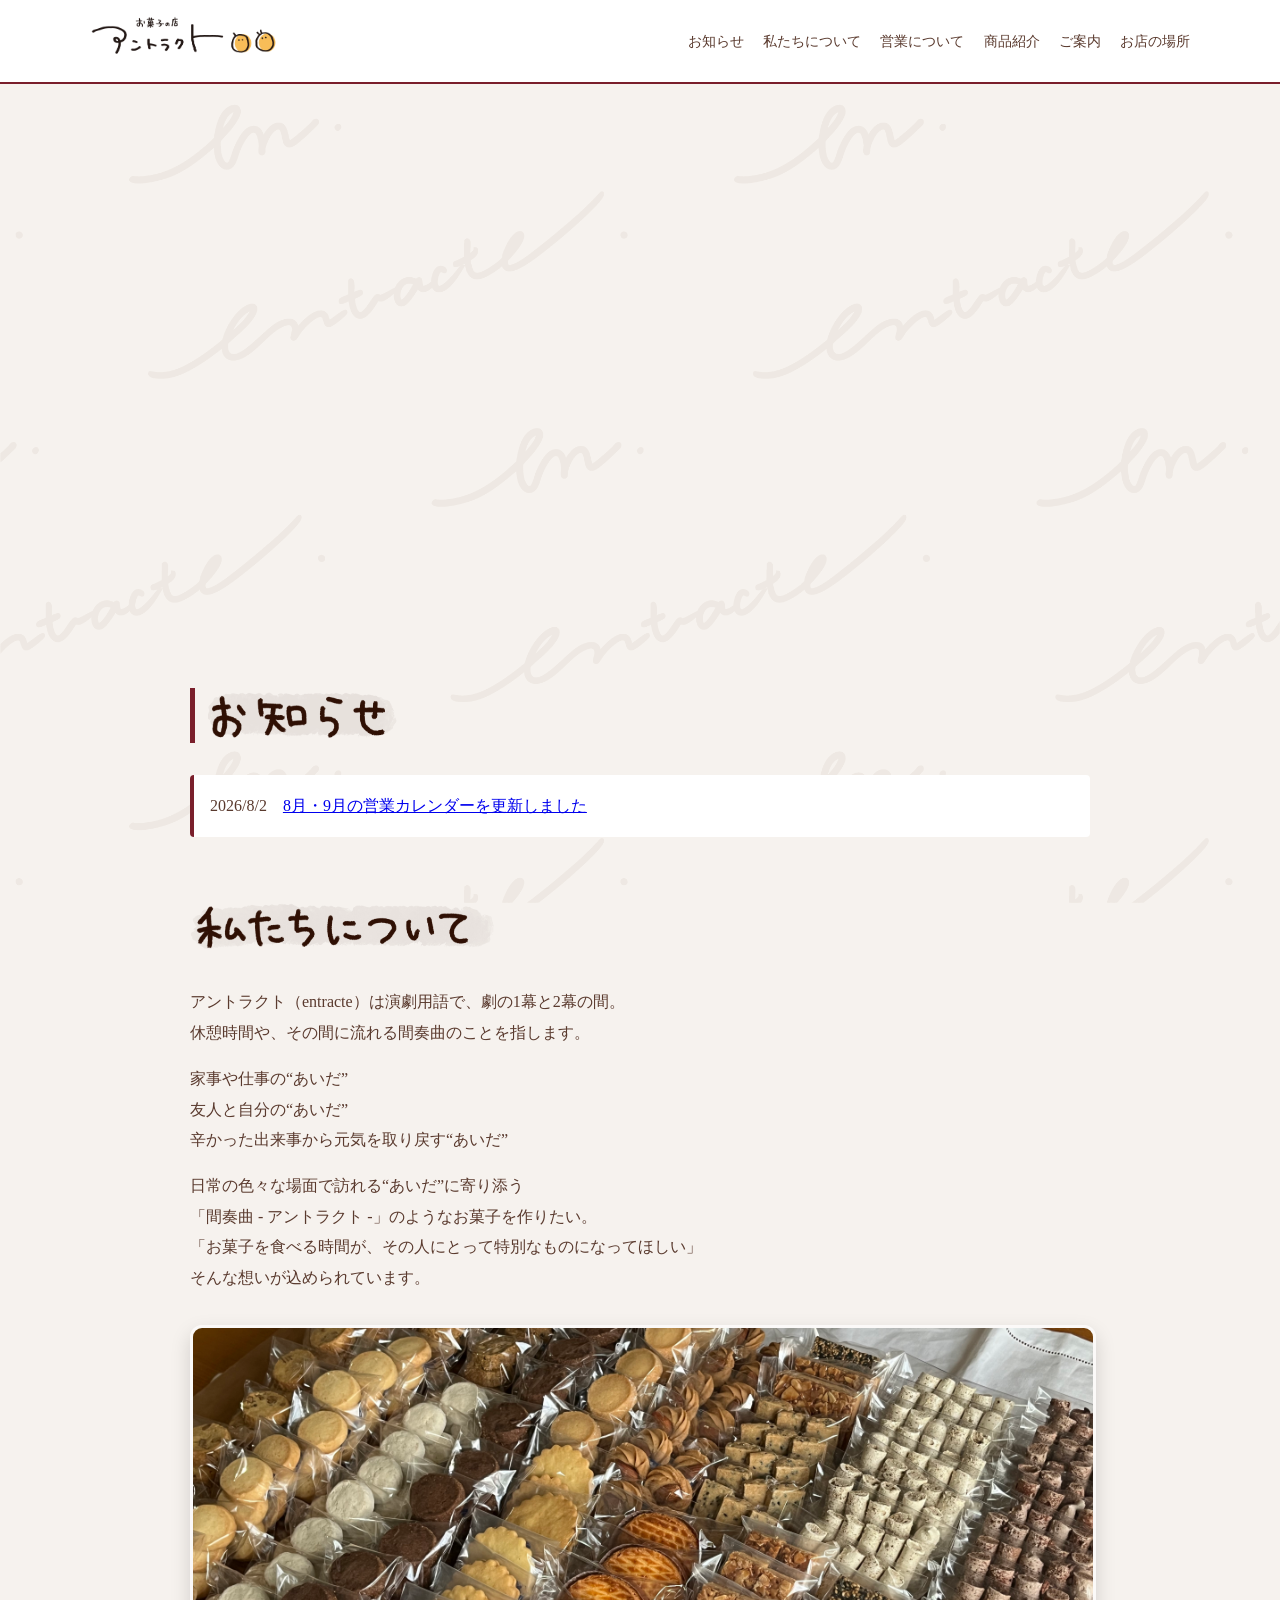
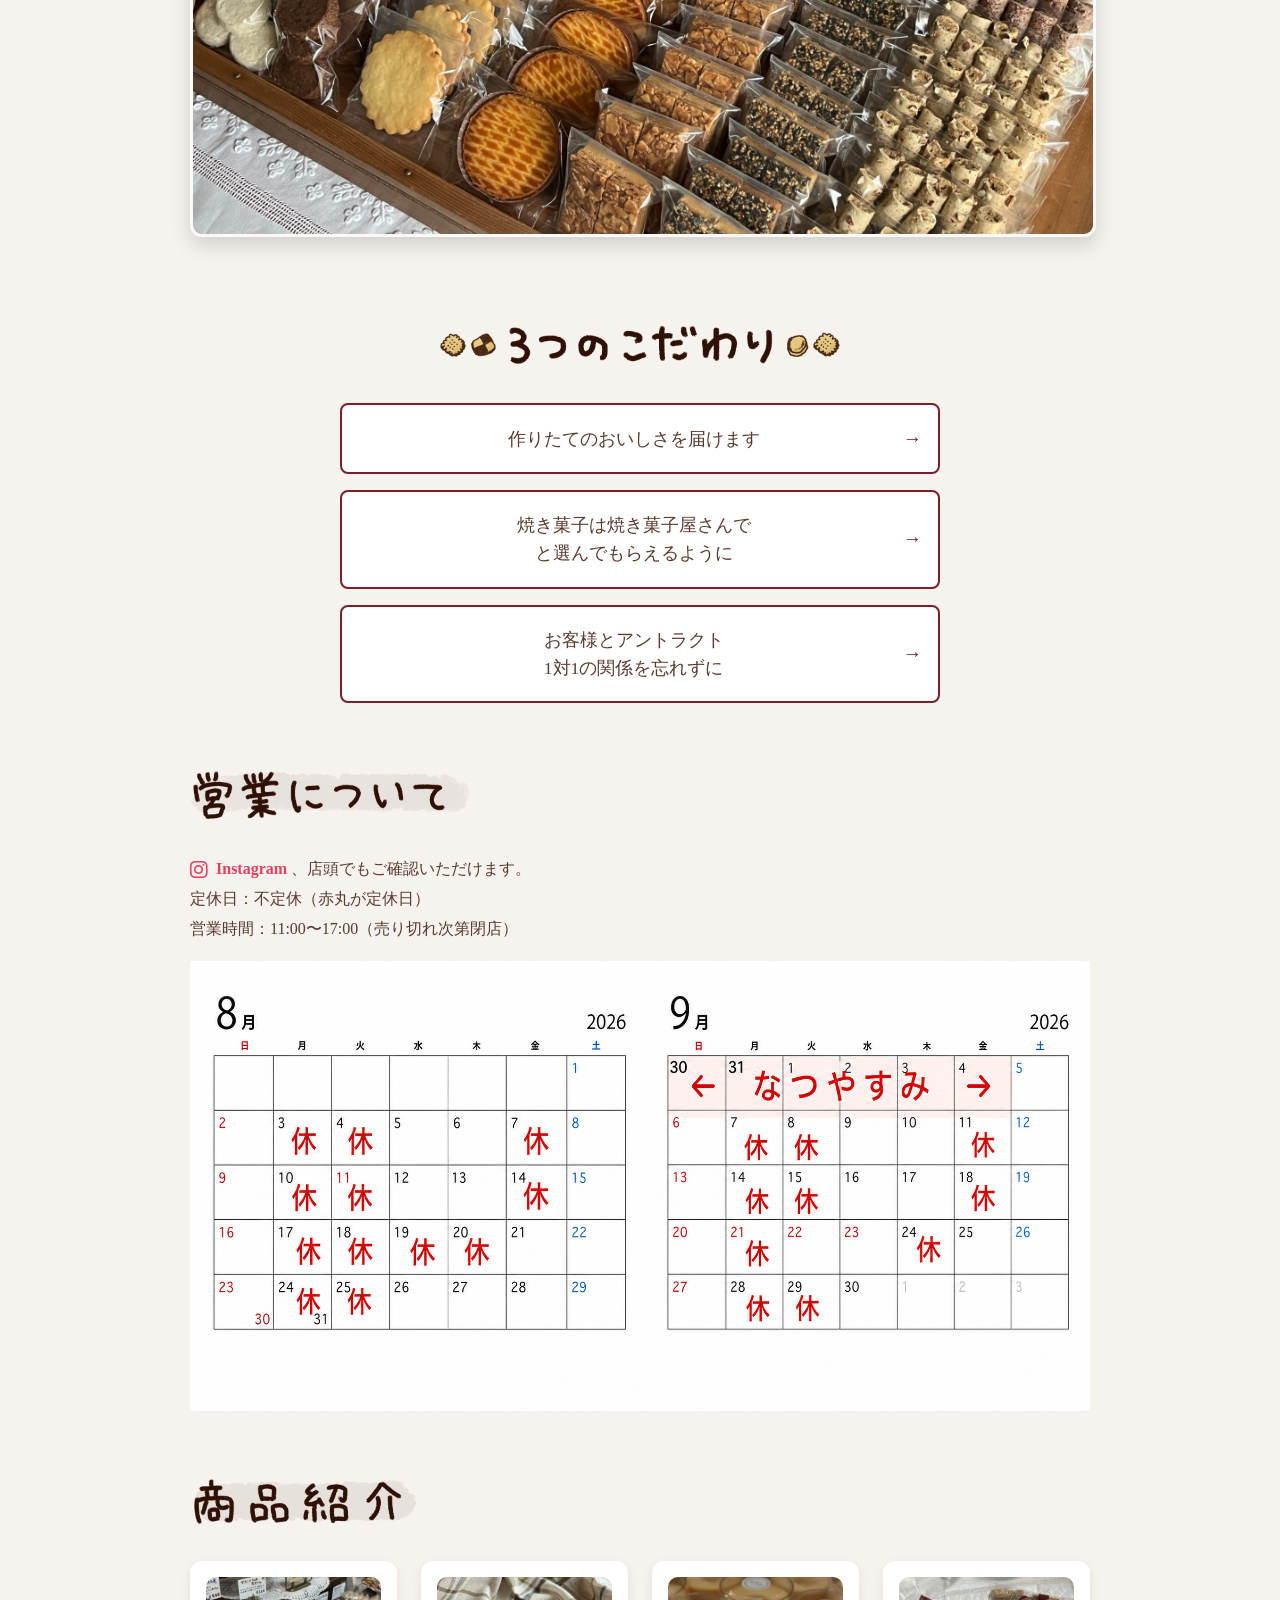
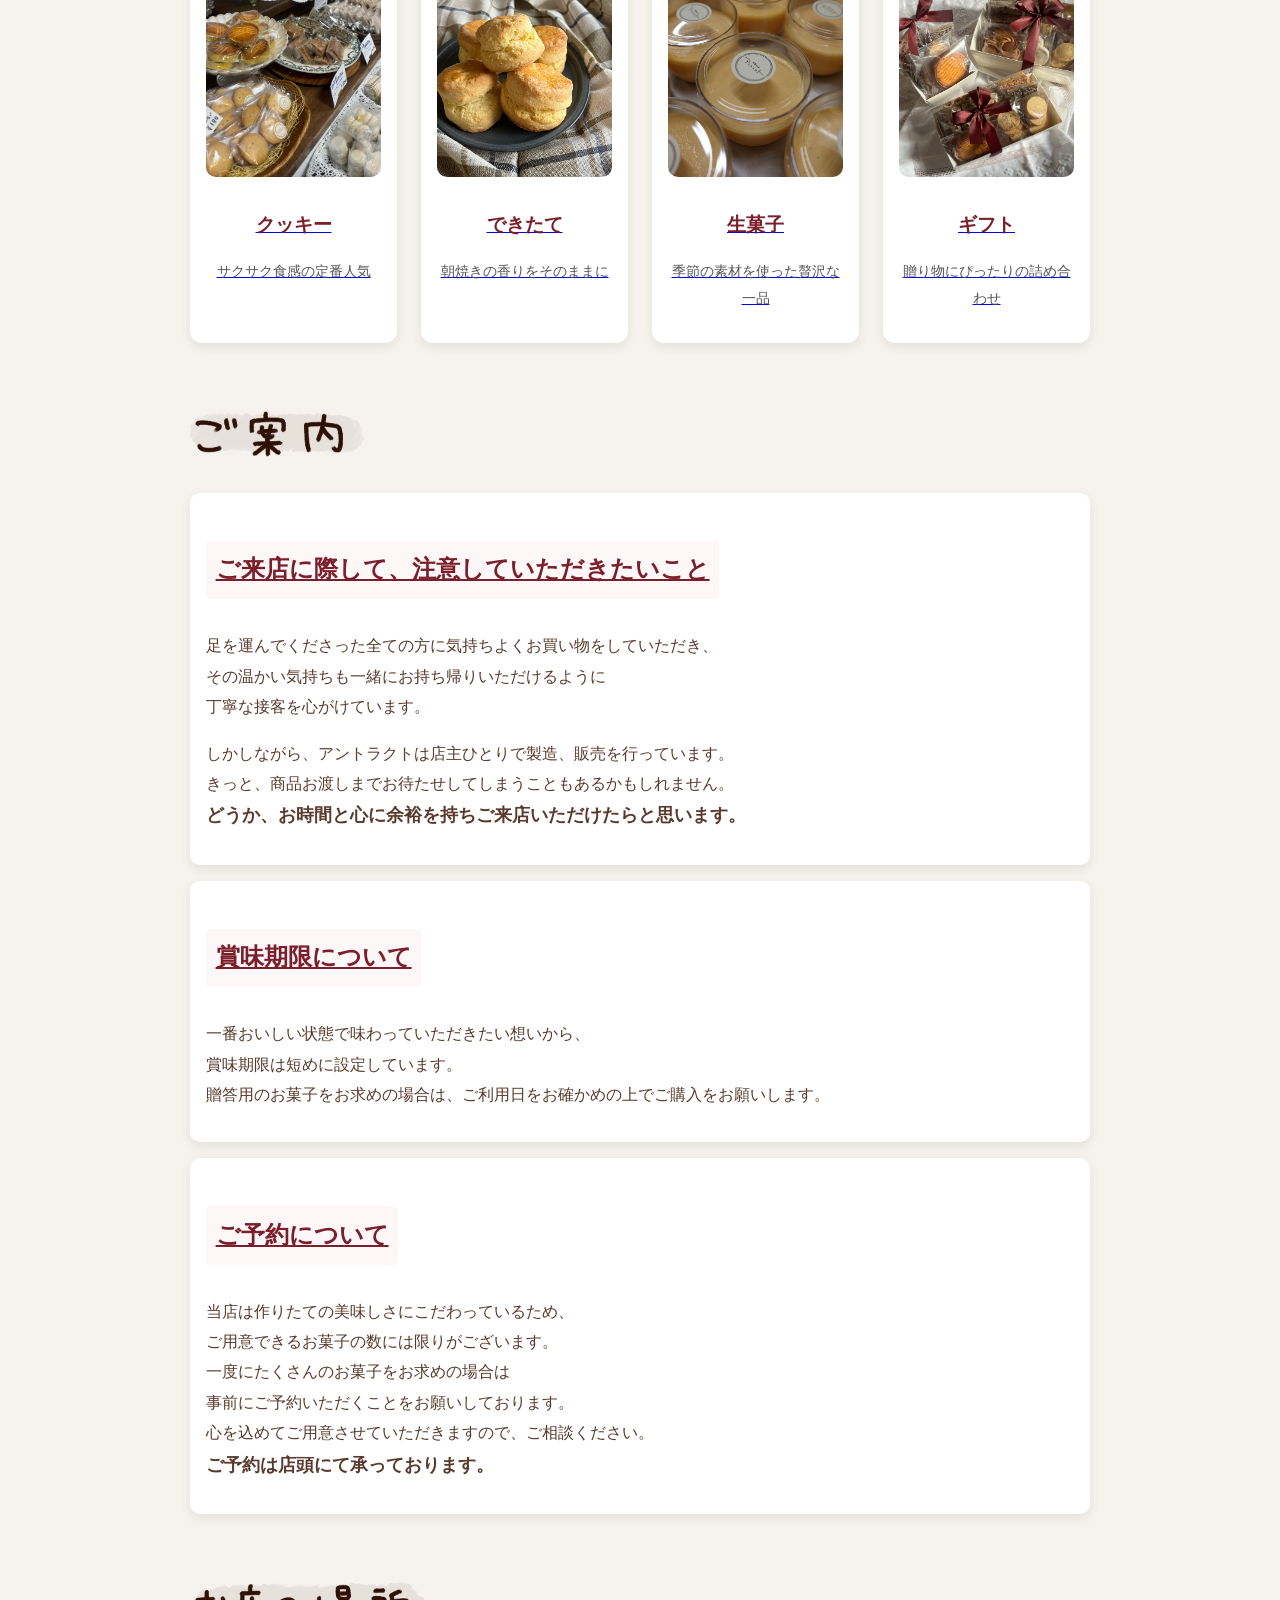
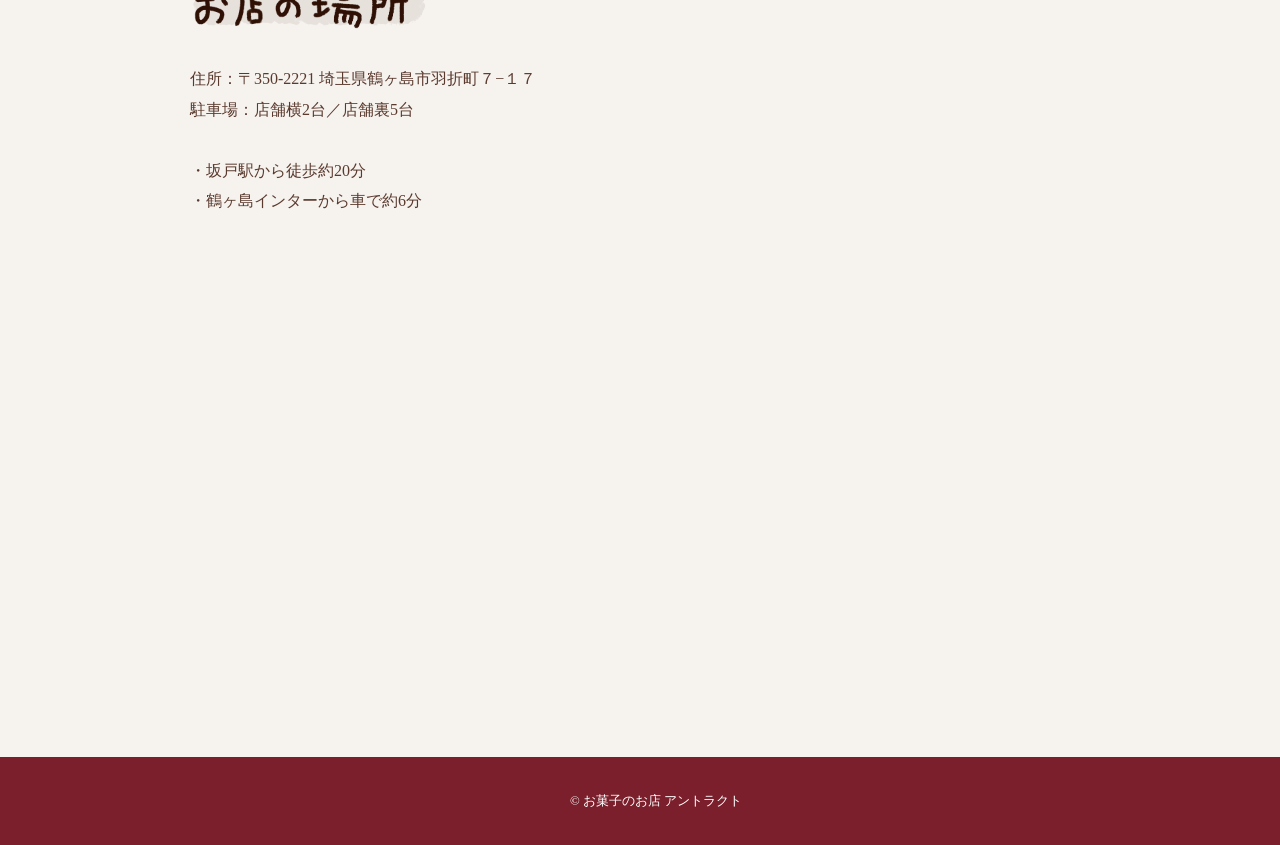
==== index.html @ 383f671b "Update August and September calendar" ====
<!DOCTYPE html>
<html lang="ja">
  <head>
    <meta charset="UTF-8" />
    <meta name="viewport" content="width=device-width, initial-scale=1.0" />
    <title>アントラクト｜焼き菓子のお店</title>

    <!-- Google tag (gtag.js) -->
    <script
      async
      src="https://www.googletagmanager.com/gtag/js?id=G-DJJLXRQP87"
    ></script>
    <script>
      window.dataLayer = window.dataLayer || [];
      function gtag() {
        dataLayer.push(arguments);
      }
      gtag("js", new Date());
      gtag("config", "G-DJJLXRQP87");
    </script>

    <link rel="stylesheet" href="style.css" />
    <link
      rel="stylesheet"
      href="https://cdnjs.cloudflare.com/ajax/libs/font-awesome/6.5.0/css/all.min.css"
    />
  </head>
  <body>
    <header>
      <nav>
        <a href="index.html" class="logo">
          <img src="images/logo.png" alt="アントラクト ロゴ" />
        </a>

        <input type="checkbox" id="menu-toggle" class="menu-toggle" />
        <label for="menu-toggle" class="menu-icon">☰</label>

        <ul class="nav-menu">
          <li><a href="index.html#information">お知らせ</a></li>
          <li class="has-sub">
            <a href="index.html#about">私たちについて</a>
            <ul class="sub-menu">
              <li><a href="index.html#origin">店名の由来</a></li>
              <li><a href="details.html#details">3つのこだわり</a></li>
            </ul>
          </li>
          <li><a href="index.html#calendar">営業について</a></li>
          <li class="has-sub">
            <a href="index.html#products">商品紹介</a>
            <ul class="sub-menu">
              <li><a href="product-cookie.html">クッキー</a></li>
              <li><a href="product-yakitate.html">できたて</a></li>
              <li><a href="product-nama.html">生菓子</a></li>
              <li><a href="product-gift.html">ギフト</a></li>
            </ul>
          </li>
          <li class="has-sub">
            <a href="index.html#notes">ご案内</a>
            <ul class="sub-menu">
              <li><a href="index.html#attention">注意してほしいこと</a></li>
              <li><a href="index.html#kigen">期限について</a></li>
              <li><a href="index.html#reserve">予約について</a></li>
            </ul>
          </li>
          <li><a href="index.html#access">お店の場所</a></li>
        </ul>
      </nav>
    </header>

    <div class="slideshow">
      <div
        class="slide"
        style="background-image: url('images/sllideshow/slide1.JPG')"
      ></div>
      <div
        class="slide"
        style="background-image: url('images/sllideshow/slide2.JPG')"
      ></div>
      <div
        class="slide"
        style="background-image: url('images/sllideshow/slide3.JPG')"
      ></div>
    </div>

    <section id="information">
      <h2 class="heading-img">
        <img src="images/heading/information.png" alt="お知らせ" />
      </h2>

      <ul class="info-list">
        <li>
          <span class="post-date">2026/8/2</span>
          <a href="index.html#calendar">8月・9月の営業カレンダーを更新しました</a>
        </li>
      </ul>
    </section>

    <section id="about">
      <h2 id="origin" class="heading-img">
        <img src="images/heading/about-title.png" alt="about us｜私たちについて" />
      </h2>

      <p>
        アントラクト（entracte）は演劇用語で、劇の1幕と2幕の間。<br />
        休憩時間や、その間に流れる間奏曲のことを指します。
      </p>

      <p>
        家事や仕事の“あいだ”<br />
        友人と自分の“あいだ”<br />
        辛かった出来事から元気を取り戻す“あいだ”
      </p>

      <p>
        日常の色々な場面で訪れる“あいだ”に寄り添う<br />
        「間奏曲 - アントラクト -」のようなお菓子を作りたい。<br />
        「お菓子を食べる時間が、その人にとって特別なものになってほしい」<br />
        そんな想いが込められています。
      </p>

      <div class="photo">
        <img src="images/yakigashi.jpg" alt="焼き菓子の写真" />
      </div>
    </section>

    <section id="concept-buttons">
      <h2 class="heading-img2">
        <img src="images/heading/kodawari.png" alt="3つのこだわり" />
      </h2>

      <div class="concept-list">
        <a href="details.html#has-sub" class="concept-btn">
          作りたてのおいしさを届けます
        </a>

        <a href="details.html#select" class="concept-btn">
          焼き菓子は焼き菓子屋さんで<br />
          と選んでもらえるように
        </a>

        <a href="details.html#relation" class="concept-btn">
          お客様とアントラクト<br />
          1対1の関係を忘れずに
        </a>
      </div>
    </section>

    <section id="calendar">
      <h2 class="heading-img">
        <img src="images/heading/shop.png" alt="about us｜営業について" />
      </h2>

      <p class="calendar-info">
        <a
          href="https://www.instagram.com/entracte_okashiya/"
          target="_blank"
          rel="noopener noreferrer"
          class="insta-link"
        >
          <i class="fa-brands fa-instagram"></i> Instagram
        </a>
        、店頭でもご確認いただけます。<br />
        定休日：不定休（赤丸が定休日）<br />
        営業時間：11:00〜17:00（売り切れ次第閉店）
      </p>

      <div class="calender">
        <img
          class="calendar-wide"
          src="images/calender/calender_August_September_2026.png"
          alt="8月・9月の営業カレンダー"
        />
      </div>
    </section>

    <section id="products">
      <h2 class="heading-img">
        <img src="images/heading/products.png" alt="商品一覧" />
      </h2>

      <div class="product-grid">
        <a href="product-cookie.html" class="product-card">
          <img src="images/products/cookie.png" alt="クッキー" />
          <h3>クッキー</h3>
          <p class="desc">サクサク食感の定番人気</p>
        </a>

        <a href="product-yakitate.html" class="product-card">
          <img src="images/products/tsukuritate.jpg" alt="できたて" />
          <h3>できたて</h3>
          <p class="desc">朝焼きの香りをそのままに</p>
        </a>

        <a href="product-nama.html" class="product-card">
          <img src="images/products/purin.JPG" alt="生菓子" />
          <h3>生菓子</h3>
          <p class="desc">季節の素材を使った贅沢な一品</p>
        </a>

        <a href="product-gift.html" class="product-card">
          <img src="images/products/gift.jpg" alt="ギフト" />
          <h3>ギフト</h3>
          <p class="desc">贈り物にぴったりの詰め合わせ</p>
        </a>
      </div>
    </section>

    <section id="notes">
      <h2 class="heading-img">
        <img src="images/heading/attention.png" alt="来店に際しての注意" />
      </h2>

      <div class="note-card" id="attention">
        <p class="emphasis3">ご来店に際して、注意していただきたいこと</p>
        <p>
          足を運んでくださった全ての方に気持ちよくお買い物をしていただき、<br />
          その温かい気持ちも一緒にお持ち帰りいただけるように<br />
          丁寧な接客を心がけています。
        </p>
        <p>
          しかしながら、アントラクトは店主ひとりで製造、販売を行っています。<br />
          きっと、商品お渡しまでお待たせしてしまうこともあるかもしれません。<br />
          <span class="emphasis2">
            どうか、お時間と心に余裕を持ちご来店いただけたらと思います。
          </span>
        </p>
      </div>

      <div class="note-card" id="kigen">
        <p class="emphasis3">賞味期限について</p>
        <p>
          一番おいしい状態で味わっていただきたい想いから、<br />
          賞味期限は短めに設定しています。<br />
          贈答用のお菓子をお求めの場合は、ご利用日をお確かめの上でご購入をお願いします。
        </p>
      </div>

      <div class="note-card" id="reserve">
        <p class="emphasis3">ご予約について</p>
        <p>
          当店は作りたての美味しさにこだわっているため、<br />
          ご用意できるお菓子の数には限りがございます。<br />
          一度にたくさんのお菓子をお求めの場合は<br />
          事前にご予約いただくことをお願いしております。<br />
          心を込めてご用意させていただきますので、ご相談ください。<br />
          <span class="emphasis2">ご予約は店頭にて承っております。</span>
        </p>
      </div>
    </section>

    <section id="access">
      <h2 class="heading-img">
        <img src="images/heading/access.png" alt="アクセス" />
      </h2>

      <p>
        住所：〒350-2221 埼玉県鶴ヶ島市羽折町７−１７<br />
        駐車場：店舗横2台／店舗裏5台<br />
        <br />
        ・坂戸駅から徒歩約20分<br />
        ・鶴ヶ島インターから車で約6分
      </p>

      <iframe
        src="https://www.google.com/maps/embed?pb=!1m18!1m12!1m3!1d3229.806399385567!2d139.3796584760019!3d35.951705672501156!2m3!1f0!2f0!3f0!3m2!1i1024!2i768!4f13.1!3m3!1m2!1s0x6018d63e2713b0e7%3A0x305fe29ecea7f3c3!2z44CSMzUwLTIyMjEg5Z-8546J55yM6ba044O25bO25biC57695oqY55S677yX4oiS77yR77yX!5e0!3m2!1sja!2sjp!4v1769702285816!5m2!1sja!2sjp"
        width="600"
        height="450"
        style="border: 0"
        allowfullscreen
        loading="lazy"
        referrerpolicy="no-referrer-when-downgrade"
      ></iframe>
    </section>

    <footer>© お菓子のお店 アントラクト</footer>

    <script>
      document.querySelectorAll(".nav-menu a").forEach((link) => {
        link.addEventListener("click", () => {
          document.getElementById("menu-toggle").checked = false;
        });
      });
    </script>
  </body>
</html>
---- style.css ----
:root {
  --white: #ffffff;
  --wine: #7a1f2b;
  --wine-dark: #6a2a2a;
  --brown: #5a3a2e;
  --beige: #f6f2ee;
  --border-light: #dddddd;
  --accent-soft: #f3e9e9;
  --accent-soft-alt: #f7f0f0;
  --card-soft: #fdf7f7;
  --text-muted: #555555;
  --shadow-sm: 0 4px 12px rgba(0, 0, 0, 0.08);
  --shadow-md: 0 8px 20px rgba(0, 0, 0, 0.15);
  --radius-sm: 4px;
  --radius-md: 8px;
  --radius-lg: 10px;
  --radius-xl: 12px;
  --transition-base: 0.2s ease;
}

body {
  margin: 0;
  font-family: "Hiragino Mincho ProN", "Yu Mincho", serif;
  line-height: 1.9;
  color: var(--brown);
  background: var(--beige) url("images/background.png") no-repeat center center fixed;
  background-size: cover;
}

section,
#information,
.information,
.details,
.page-hero,
.product-detail {
  max-width: 900px;
  margin: 4rem auto;
  padding: 0 1rem;
}

h2 {
  margin-bottom: 0;
}

header {
  position: sticky;
  top: 0;
  z-index: 10;
  background: var(--white);
  border-bottom: 2px solid var(--wine);
}

nav {
  display: flex;
  align-items: center;
  justify-content: space-between;
  max-width: 1100px;
  margin: 0 auto;
  padding: 1rem;
}

nav a {
  color: var(--brown);
  text-decoration: none;
}

nav a:hover {
  color: var(--wine);
}

nav ul,
.nav-menu {
  display: flex;
  gap: 1.2rem;
  margin: 0;
  padding: 0;
  font-size: 0.9rem;
  list-style: none;
}

.nav-menu > li {
  position: relative;
}

.logo img {
  width: auto;
  height: 40px;
}

.menu-toggle {
  display: none;
}

.menu-icon {
  display: none;
  padding: 0.5rem;
  font-size: 2rem;
  cursor: pointer;
}

.sub-menu {
  position: absolute;
  top: 100%;
  left: 0;
  z-index: 1000;
  display: none;
  min-width: 180px;
  margin: 0;
  padding: 0.5rem 0;
  list-style: none;
  background: var(--white);
  border: 1px solid var(--border-light);
  border-radius: var(--radius-sm);
}

.sub-menu li a {
  display: block;
  padding: 0.5rem 1rem;
  color: var(--brown);
  text-decoration: none;
  white-space: nowrap;
}

.sub-menu li a:hover {
  background: var(--accent-soft);
}

.has-sub:hover .sub-menu {
  display: block;
}

.slideshow {
  position: relative;
  width: 100%;
  height: 60vh;
  overflow: hidden;
}

.slideshow .slide {
  position: absolute;
  inset: 0;
  width: 100%;
  height: 100%;
  opacity: 0;
  background-position: center;
  background-repeat: no-repeat;
  background-size: cover;
  animation: fade 12s infinite;
}

.slideshow .slide:nth-child(1) {
  animation-delay: 0s;
}

.slideshow .slide:nth-child(2) {
  animation-delay: 4s;
}

.slideshow .slide:nth-child(3) {
  animation-delay: 8s;
}

@keyframes fade {
  0% {
    opacity: 0;
  }

  10% {
    opacity: 1;
  }

  30% {
    opacity: 1;
  }

  40% {
    opacity: 0;
  }

  100% {
    opacity: 0;
  }
}

#information h2,
.information h2,
.details h2 {
  padding-left: 0.8rem;
  border-left: 5px solid var(--wine);
}

#information h2,
.information h2 {
  margin-bottom: 1.5rem;
  font-size: 1.5rem;
}

.details h2 {
  margin-top: 3rem;
}

.info-list {
  margin: 0;
  padding: 0;
  list-style: none;
}

.info-list li {
  margin-bottom: 0.8rem;
  padding: 1rem;
  background: var(--white);
  border-left: 4px solid var(--wine);
  border-radius: var(--radius-sm);
}

.info-list .date {
  margin-right: 0.5rem;
  font-weight: bold;
  color: var(--wine);
}

.info-list .post-date {
  display: inline-block;
  margin-right: 0.75rem;
}

.news-item {
  display: none;
}

.news-item:target {
  display: block;
}

.news-img {
  display: block;
  width: 100%;
  max-width: 600px;
  margin: 1.5rem auto;
  border-radius: 6px;
}

.heading-img img {
  display: block;
  width: 60%;
  max-width: 400px;
  height: auto;
  margin: 0 0 2rem;
}

.heading-img2 img {
  display: block;
  width: 60%;
  max-width: 400px;
  height: auto;
  margin: 0 auto 2rem;
}

.calender {
  display: flex;
  flex-wrap: wrap;
  justify-content: center;
  gap: 1.5rem;
  margin: 0 auto 2rem;
}

.calender img {
  display: block;
  width: calc((100% - 1.5rem) / 2);
  flex: 0 1 calc((100% - 1.5rem) / 2);
  max-width: 100%;
  height: auto;
}

.calender img.calendar-wide {
  width: 100%;
  flex-basis: 100%;
}

.emphasis1 {
  margin: 2rem 0 1rem;
  font-size: 1.3rem;
  font-weight: bold;
  color: var(--wine);
}

.emphasis2 {
  margin: 2rem 0 1rem;
  font-size: 1.1rem;
  font-weight: bold;
}

.emphasis3 {
  margin: 2rem 0 1rem;
  font-size: 1.5rem;
  font-weight: bold;
  color: var(--wine);
  text-decoration: underline;
}

#concept-buttons {
  margin: 3rem auto;
  padding: 0 1rem;
  text-align: center;
}

.concept-list {
  display: flex;
  flex-direction: column;
  gap: 1rem;
  max-width: 600px;
  margin: 0 auto;
}

.concept-btn {
  position: relative;
  display: block;
  padding: 1.2rem 2rem 1.2rem 1.2rem;
  color: var(--brown);
  font-size: 1.1rem;
  line-height: 1.6;
  text-decoration: none;
  background: var(--white);
  border: 2px solid var(--wine);
  border-radius: var(--radius-md);
  transition: background-color var(--transition-base);
}

.concept-btn:hover {
  background: var(--accent-soft-alt);
}

.concept-btn::after {
  content: "→";
  position: absolute;
  top: 50%;
  right: 1rem;
  font-size: 1.2rem;
  color: var(--wine);
  transform: translateY(-50%);
  transition: right var(--transition-base);
}

.concept-btn:hover::after {
  right: 0.6rem;
}

.photo {
  margin: 2rem 0;
  font-size: 0.9rem;
  text-align: center;
  color: var(--brown);
}

.photo img {
  display: block;
  width: 100%;
  max-width: 900px;
  height: auto;
  margin: 1.5rem auto 5rem;
  aspect-ratio: 16 / 9;
  object-fit: cover;
  border: 3px solid rgba(255, 255, 255, 0.6);
  border-radius: var(--radius-xl);
  box-shadow: var(--shadow-md);
}

.grid {
  display: grid;
  grid-template-columns: repeat(auto-fit, minmax(180px, 1fr));
  gap: 1.5rem;
}

.card,
.note-card,
.product-card,
.product-summary,
.product-feature {
  background: var(--white);
  box-shadow: var(--shadow-sm);
}

.card {
  padding: 1rem;
  text-align: center;
  border-radius: var(--radius-sm);
}

.note-card {
  margin: 0.2rem 0 1rem;
  padding: 1rem;
  border-radius: var(--radius-lg);
}

.note-card .emphasis3 {
  display: inline-block;
  padding: 0.4rem 0.6rem;
  background: var(--card-soft);
  border-radius: var(--radius-sm);
}

.product-grid {
  display: grid;
  grid-template-columns: repeat(2, 1fr);
  gap: 1.5rem;
}

.product-card {
  padding: 1rem;
  text-align: center;
  border-radius: var(--radius-xl);
  transition: transform var(--transition-base);
}

.product-card:hover {
  transform: translateY(-4px);
}

.product-card img {
  width: 100%;
  height: 200px;
  object-fit: cover;
  border-radius: var(--radius-lg);
}

.no-image-placeholder {
  display: flex;
  align-items: center;
  justify-content: center;
  width: 100%;
  height: 200px;
  font-size: 1.1rem;
  letter-spacing: 0.08em;
  color: var(--text-muted);
  background: linear-gradient(135deg, #f5eee8, #ece0d6);
  border: 1px dashed #c8b5a6;
  border-radius: var(--radius-lg);
}

.zoomable-card {
  cursor: zoom-in;
}

.product-card h3 {
  margin-bottom: 0.3rem;
  font-size: 1.2rem;
  color: var(--wine);
}

.product-card .desc {
  font-size: 0.9rem;
  color: var(--text-muted);
}

.product-category {
  margin-top: 3rem;
  margin-bottom: 1rem;
  padding-left: 0.5rem;
  font-size: 1.4rem;
  text-align: left;
  color: var(--wine);
  border-left: 5px solid var(--wine);
}

.page-hero {
  margin-bottom: 2rem;
}

.breadcrumb {
  margin-bottom: 1rem;
  font-size: 0.9rem;
}

.breadcrumb a {
  color: var(--wine);
  text-decoration: none;
}

.page-lead {
  max-width: 680px;
  margin-bottom: 2rem;
}

.product-detail-grid {
  display: grid;
  grid-template-columns: 1.1fr 0.9fr;
  gap: 1.5rem;
  align-items: start;
}

.product-summary,
.product-feature {
  padding: 1.5rem;
  border-radius: var(--radius-xl);
}

.product-summary img {
  width: 100%;
  height: 320px;
  object-fit: cover;
  border-radius: var(--radius-lg);
}

.product-summary h2,
.product-feature h2 {
  margin: 1rem 0 0.8rem;
  font-size: 1.6rem;
  color: var(--wine);
}

.product-lead {
  margin-bottom: 1rem;
  font-size: 1rem;
}

.product-list {
  margin: 0;
  padding-left: 1.2rem;
}

.product-note {
  margin-top: 1rem;
  padding: 0.8rem 1rem;
  background: var(--card-soft);
  border-radius: var(--radius-md);
}

.cookie-grid {
  gap: 2rem 1.5rem;
}

.cookie-card {
  height: 100%;
  text-align: left;
}

.cookie-card h3 {
  margin-top: 1rem;
}

.cookie-card .desc {
  line-height: 1.7;
}

.cookie-card .gift-note {
  display: inline-block;
  margin-top: 0.25rem;
  font-size: 0.82rem;
  line-height: 1.6;
  color: #9a5a4f;
}

.cookie-card .price {
  margin-top: 0.8rem;
  font-weight: 700;
  color: var(--wine);
}

body.lightbox-open {
  overflow: hidden;
}

.image-lightbox {
  position: fixed;
  inset: 0;
  z-index: 999;
  display: flex;
  align-items: center;
  justify-content: center;
  padding: 1.5rem;
  visibility: hidden;
  opacity: 0;
  background: rgba(37, 24, 20, 0.88);
  transition: opacity var(--transition-base), visibility var(--transition-base);
}

.image-lightbox.is-open {
  visibility: visible;
  opacity: 1;
}

.image-lightbox img {
  max-width: min(960px, 100%);
  max-height: 85vh;
  border-radius: var(--radius-lg);
  box-shadow: 0 20px 50px rgba(0, 0, 0, 0.35);
}

.lightbox-close {
  position: absolute;
  top: 1rem;
  right: 1rem;
  width: 44px;
  height: 44px;
  padding: 0;
  font-size: 2rem;
  line-height: 1;
  color: var(--white);
  cursor: pointer;
  background: transparent;
  border: none;
}

.back-btn-wrap {
  margin: 3rem 0;
  text-align: center;
}

.back-btn {
  display: inline-block;
  padding: 0.8rem 1.6rem;
  font-size: 1rem;
  color: var(--white);
  text-decoration: none;
  background: var(--wine);
  border-radius: 6px;
  transition: background-color var(--transition-base);
}

.back-btn:hover {
  background: var(--wine-dark);
}

.insta-icon {
  margin: 10px 0;
  font-size: 32px;
  color: #e4405f;
  text-decoration: none;
}

.insta-icon:hover,
.insta-link:hover {
  opacity: 0.7;
}

.calendar-info .insta-icon {
  margin-left: 6px;
  font-size: 20px;
  vertical-align: middle;
}

.insta-link {
  font-weight: bold;
  color: #e4405f;
  text-decoration: none;
}

.insta-link i {
  margin-right: 4px;
  font-size: 20px;
  vertical-align: middle;
}

footer {
  width: 100%;
  padding: 2rem 1rem;
  font-size: 0.8rem;
  text-align: center;
  color: var(--white);
  background: var(--wine);
}

@media (max-width: 768px) {
  body {
    background-attachment: scroll;
    background-repeat: repeat;
    background-size: contain;
  }

  nav {
    align-items: center;
    justify-content: space-between;
  }

  nav ul,
  .nav-menu {
    display: none;
    flex-direction: column;
    gap: 0.5rem;
    width: 100%;
    margin-top: 1rem;
    font-size: 1rem;
  }

  .menu-icon {
    display: block;
    margin-left: auto;
  }

  .menu-toggle:checked ~ ul {
    display: flex;
  }

  .sub-menu {
    position: static;
    background: none;
    border: none;
  }

  .sub-menu li a {
    padding-left: 1.5rem;
  }

  .has-sub:hover .sub-menu {
    display: none;
  }

  .slideshow {
    height: 40vh;
  }

  #information h2,
  .information h2,
  h2 {
    font-size: 1.3rem;
  }

  .info-list li {
    font-size: 0.95rem;
  }

  .heading-img img {
    width: 80%;
    max-width: 300px;
  }

  .calender img {
    width: 100%;
    flex-basis: 100%;
  }

  .photo img {
    width: 100%;
    max-height: none;
    aspect-ratio: auto;
    object-fit: contain;
  }

  .note-card {
    padding: 1.4rem;
  }

  .product-detail-grid {
    grid-template-columns: 1fr;
  }

  .product-summary img {
    height: 240px;
  }

  .emphasis1 {
    font-size: 1.2rem;
  }

  .emphasis2 {
    font-size: 1rem;
  }

  iframe {
    width: 100%;
    height: 300px;
  }
}

@media (min-width: 768px) {
  .product-grid {
    grid-template-columns: repeat(4, 1fr);
  }
}

@media (max-width: 480px) {
  nav ul,
  .nav-menu {
    font-size: 0.95rem;
  }

  h2 {
    font-size: 1.2rem;
  }
}
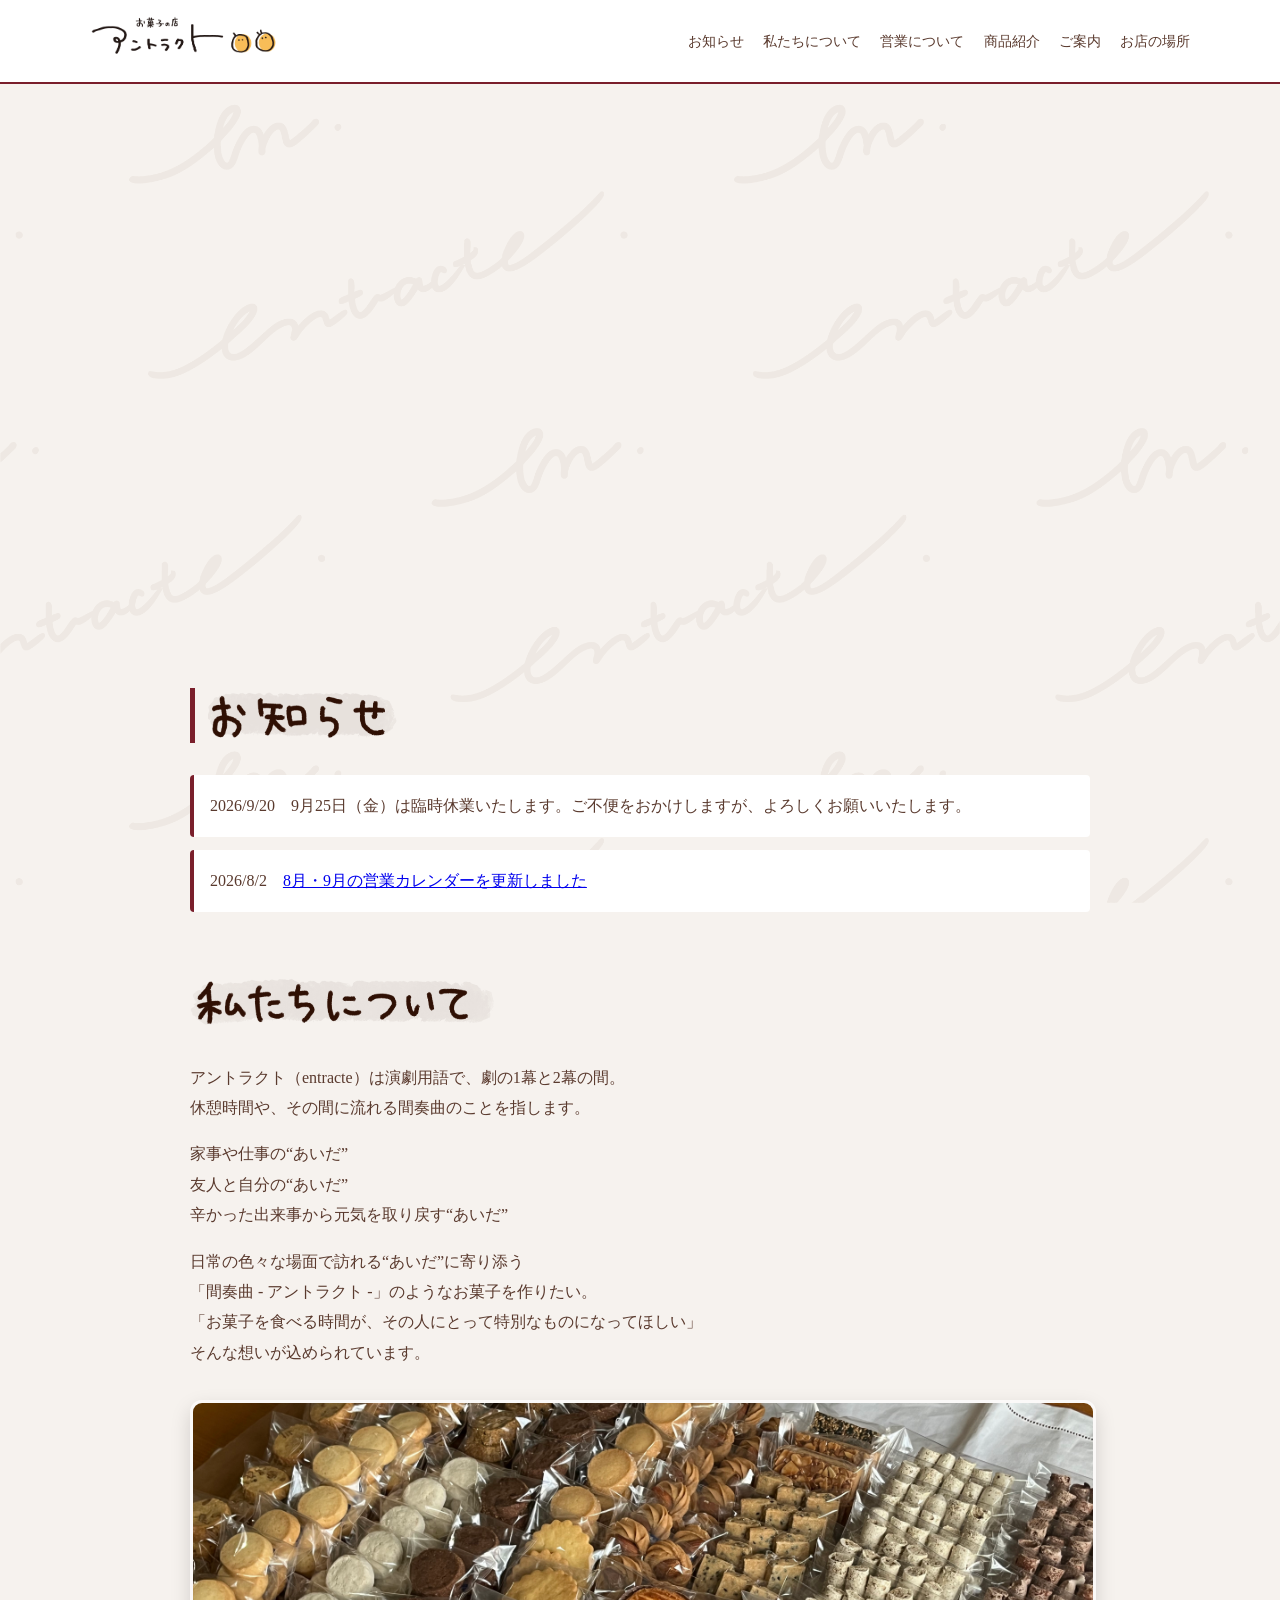
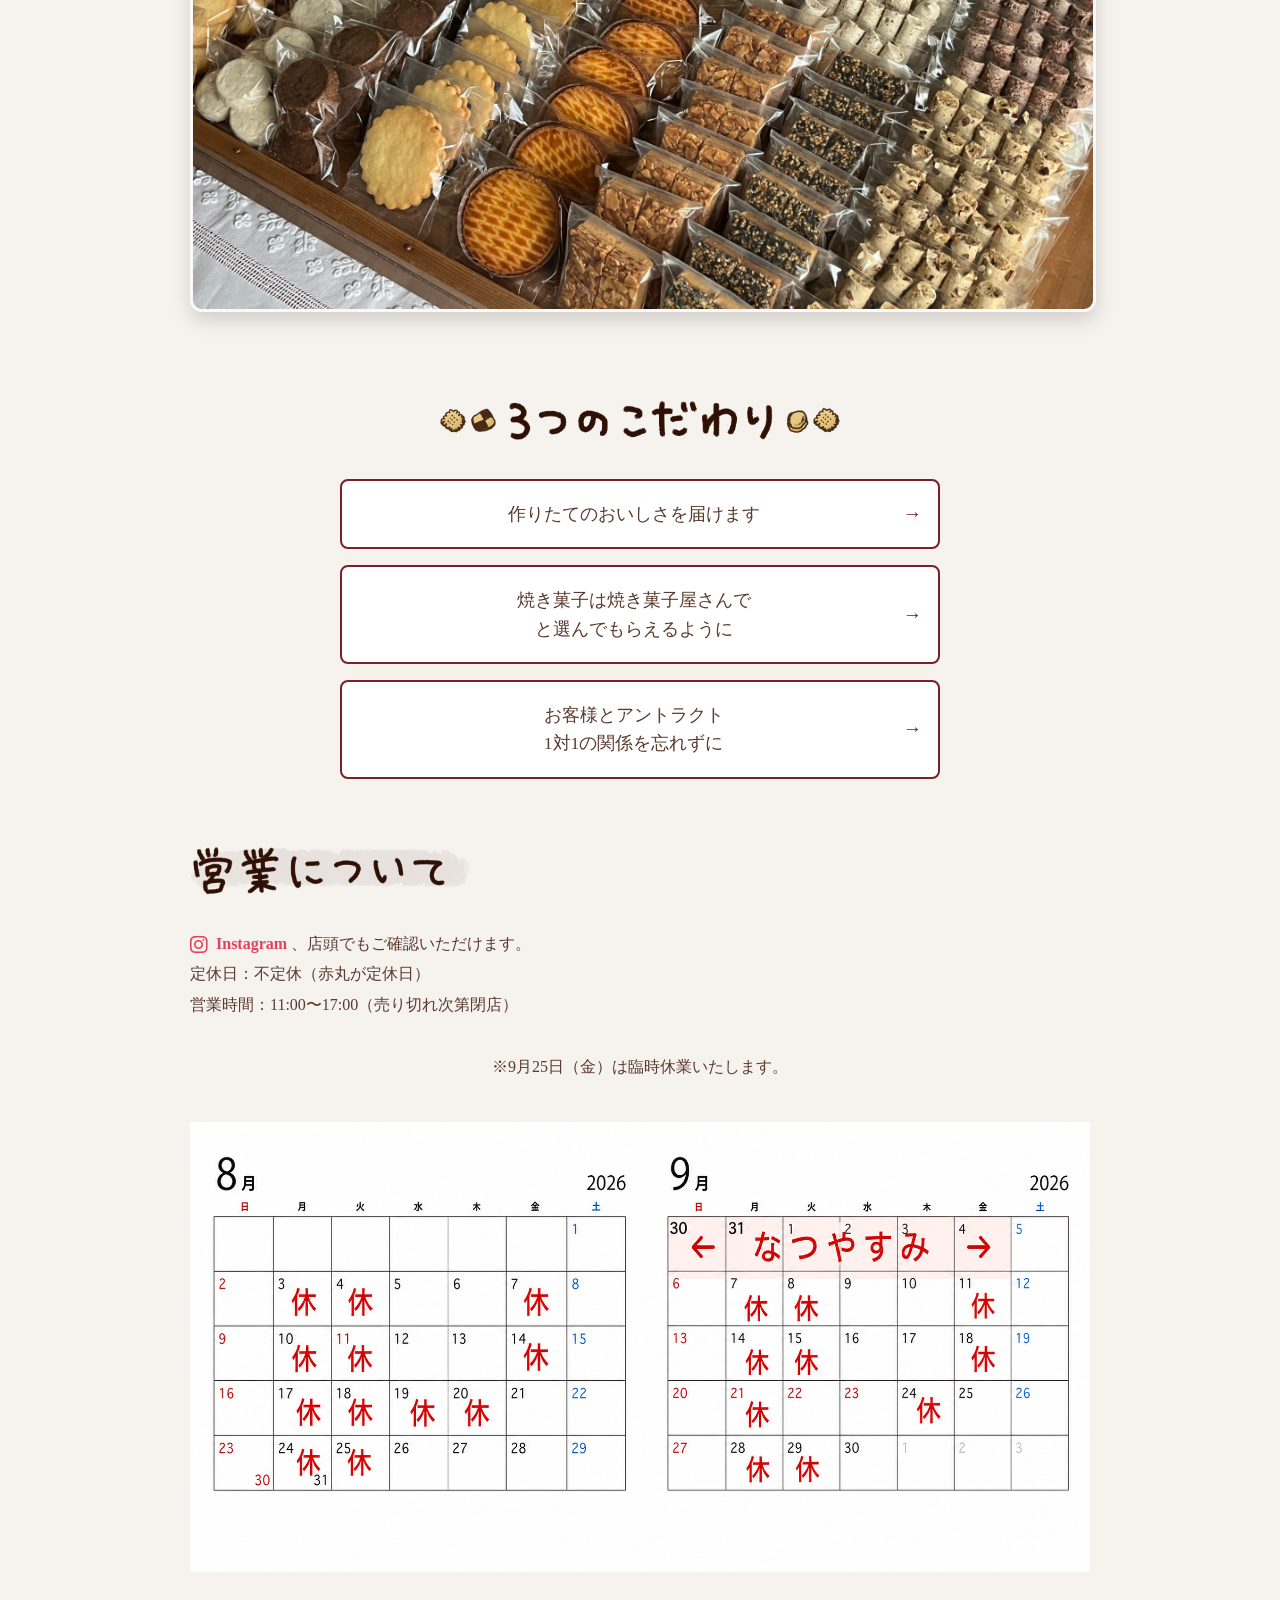
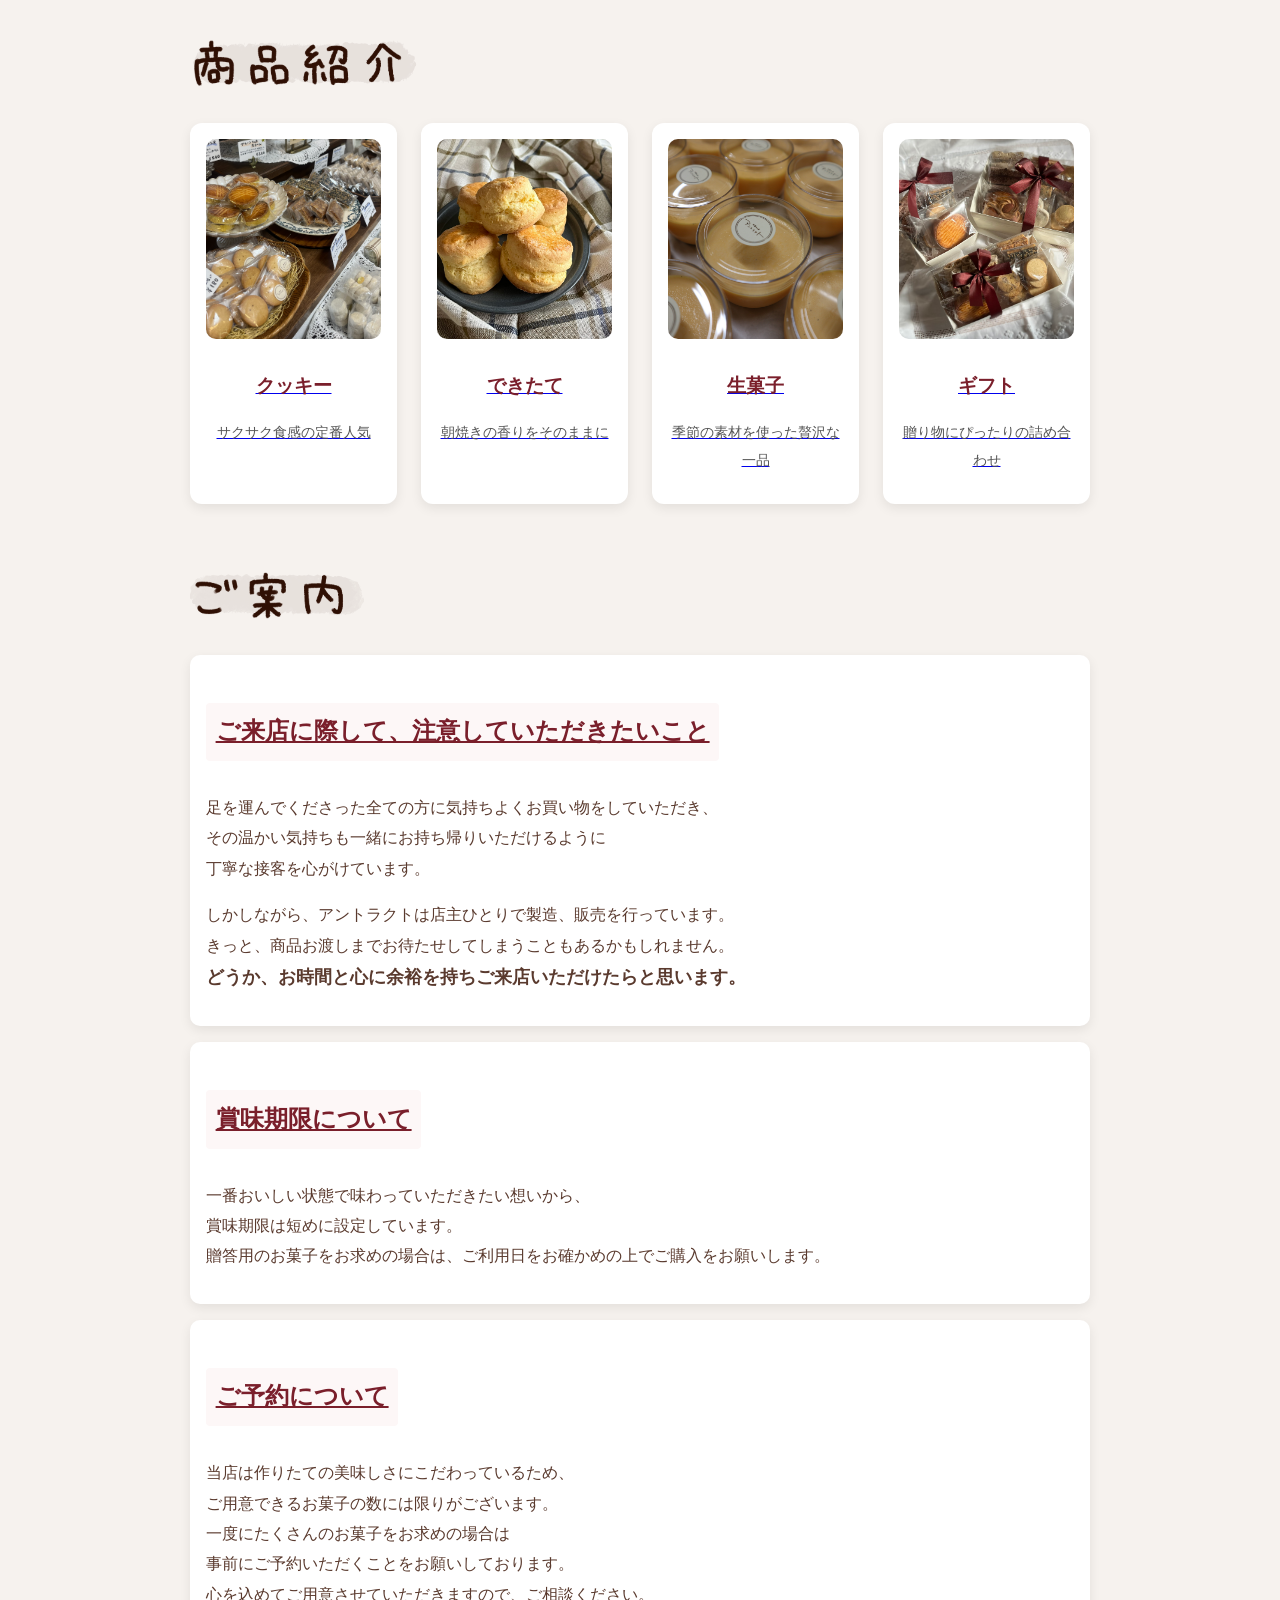
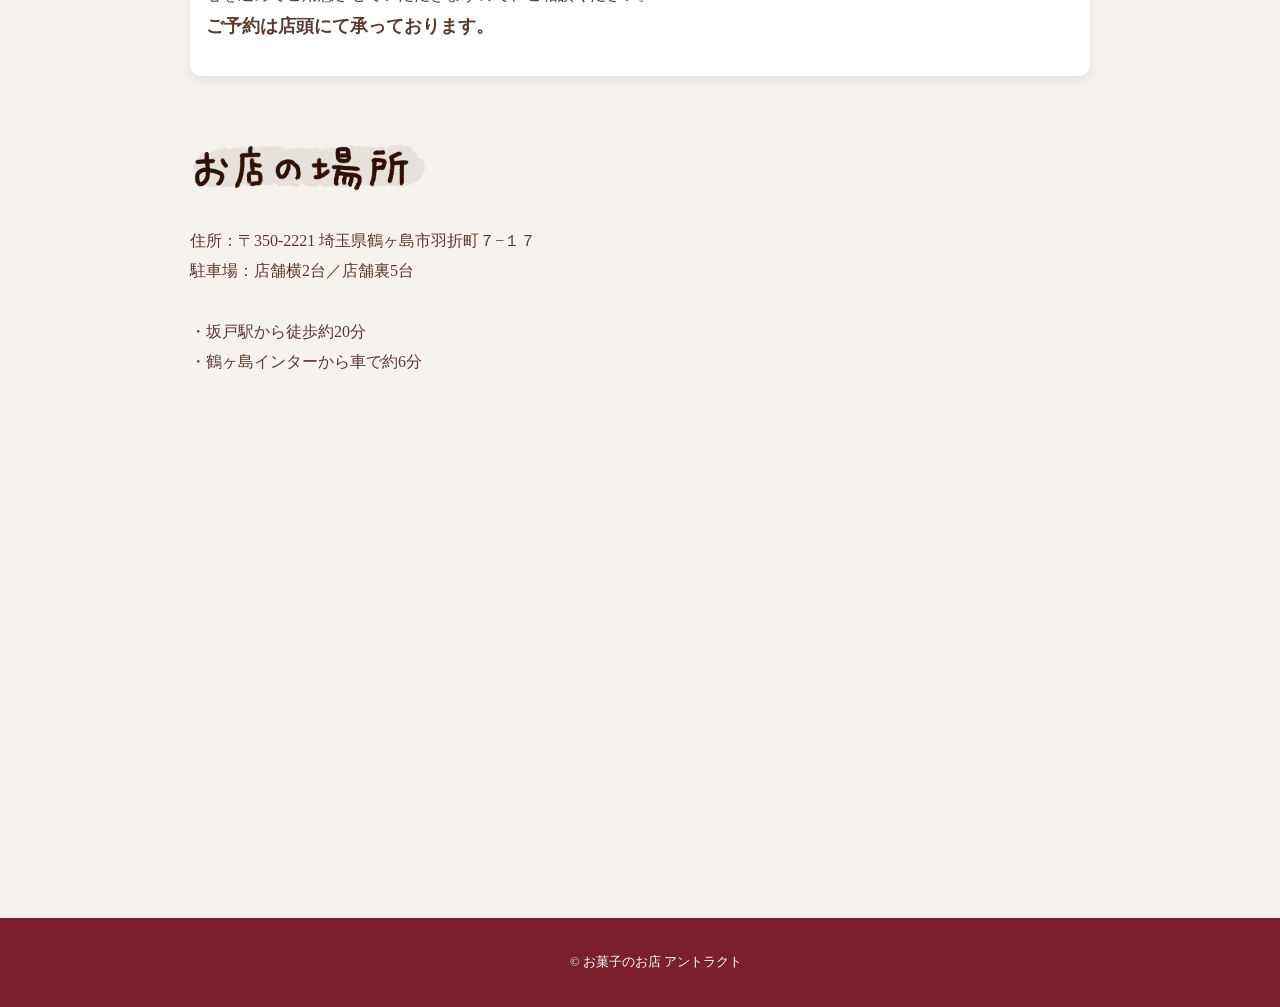
==== commit 67f0b473: "Announce temporary closure on September 25" ====
--- a/index.html
+++ b/index.html
@@ -89,6 +89,10 @@
 
       <ul class="info-list">
         <li>
+          <span class="post-date">2026/9/20</span>
+          <span>9月25日（金）は臨時休業いたします。ご不便をおかけしますが、よろしくお願いいたします。</span>
+        </li>
+        <li>
           <span class="post-date">2026/8/2</span>
           <a href="index.html#calendar">8月・9月の営業カレンダーを更新しました</a>
         </li>
@@ -165,6 +169,7 @@
       </p>
 
       <div class="calender">
+        <p>※9月25日（金）は臨時休業いたします。</p>
         <img
           class="calendar-wide"
           src="images/calender/calender_August_September_2026.png"
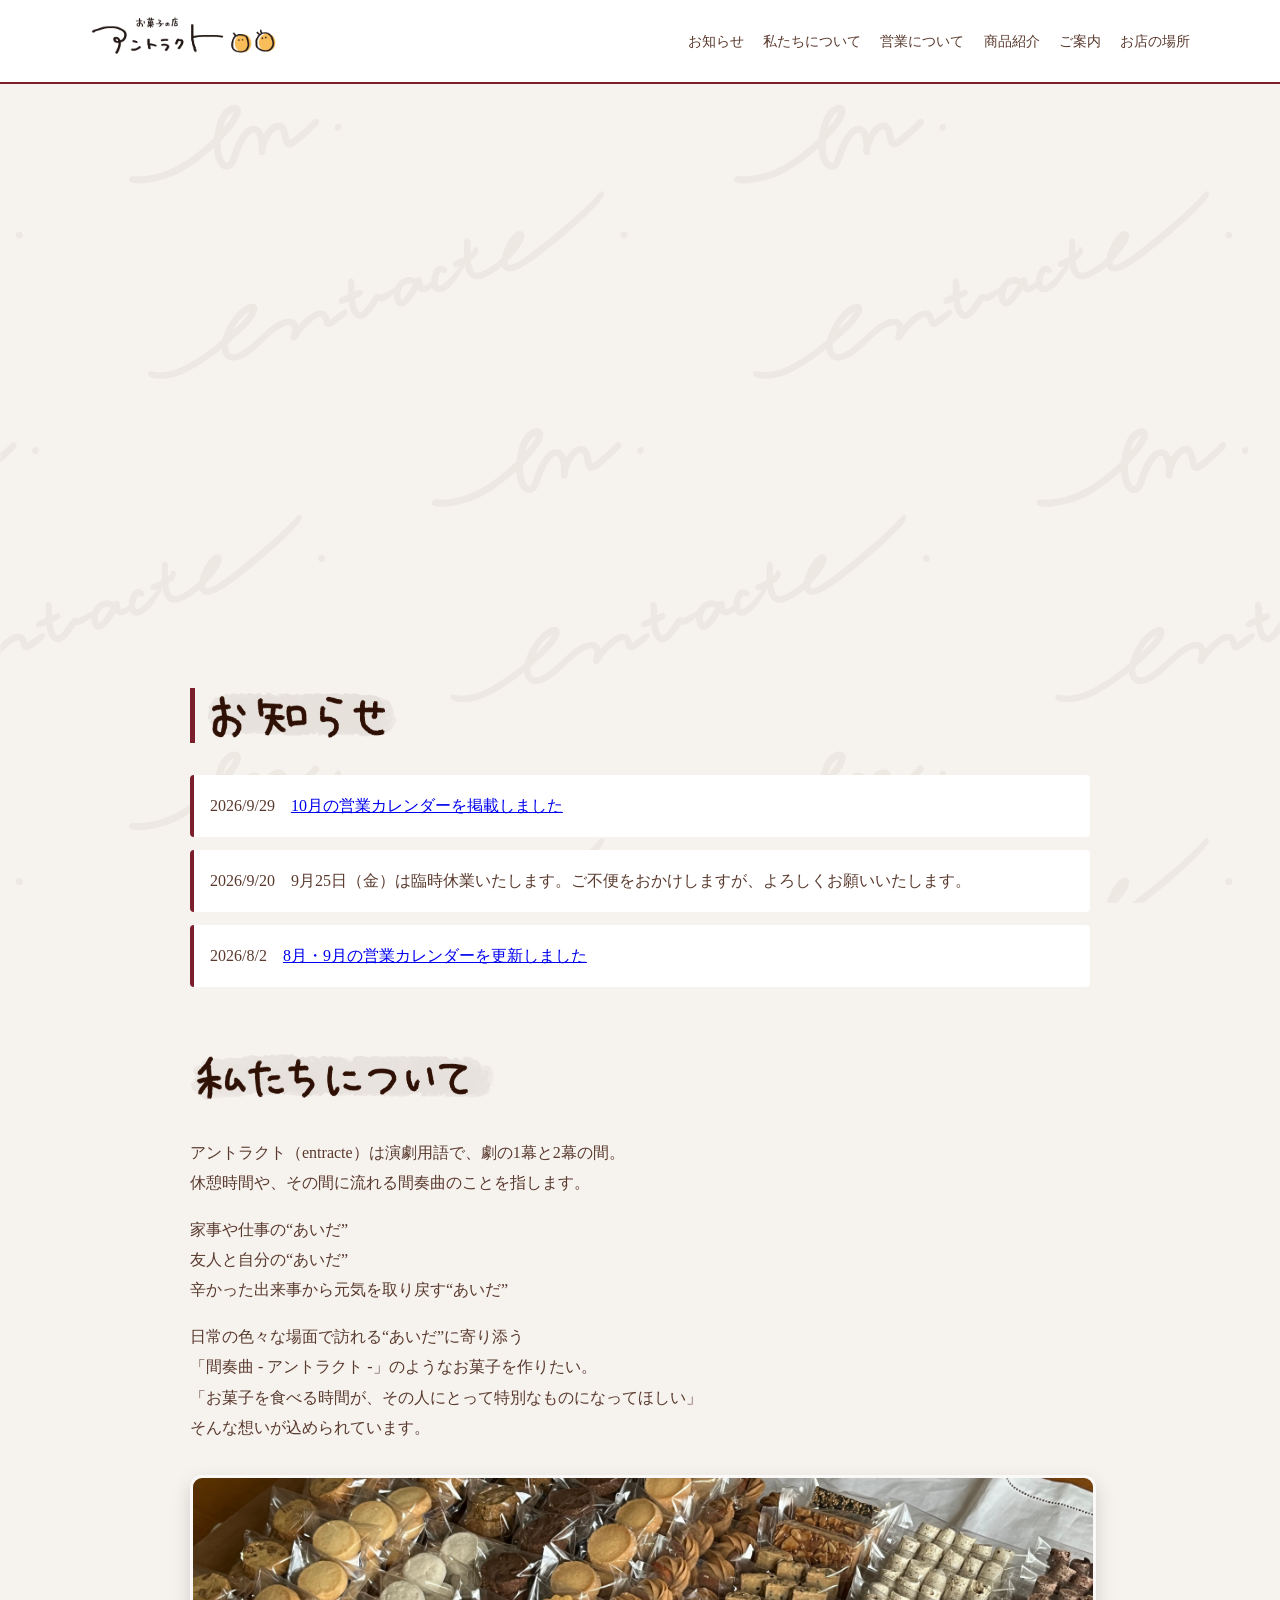
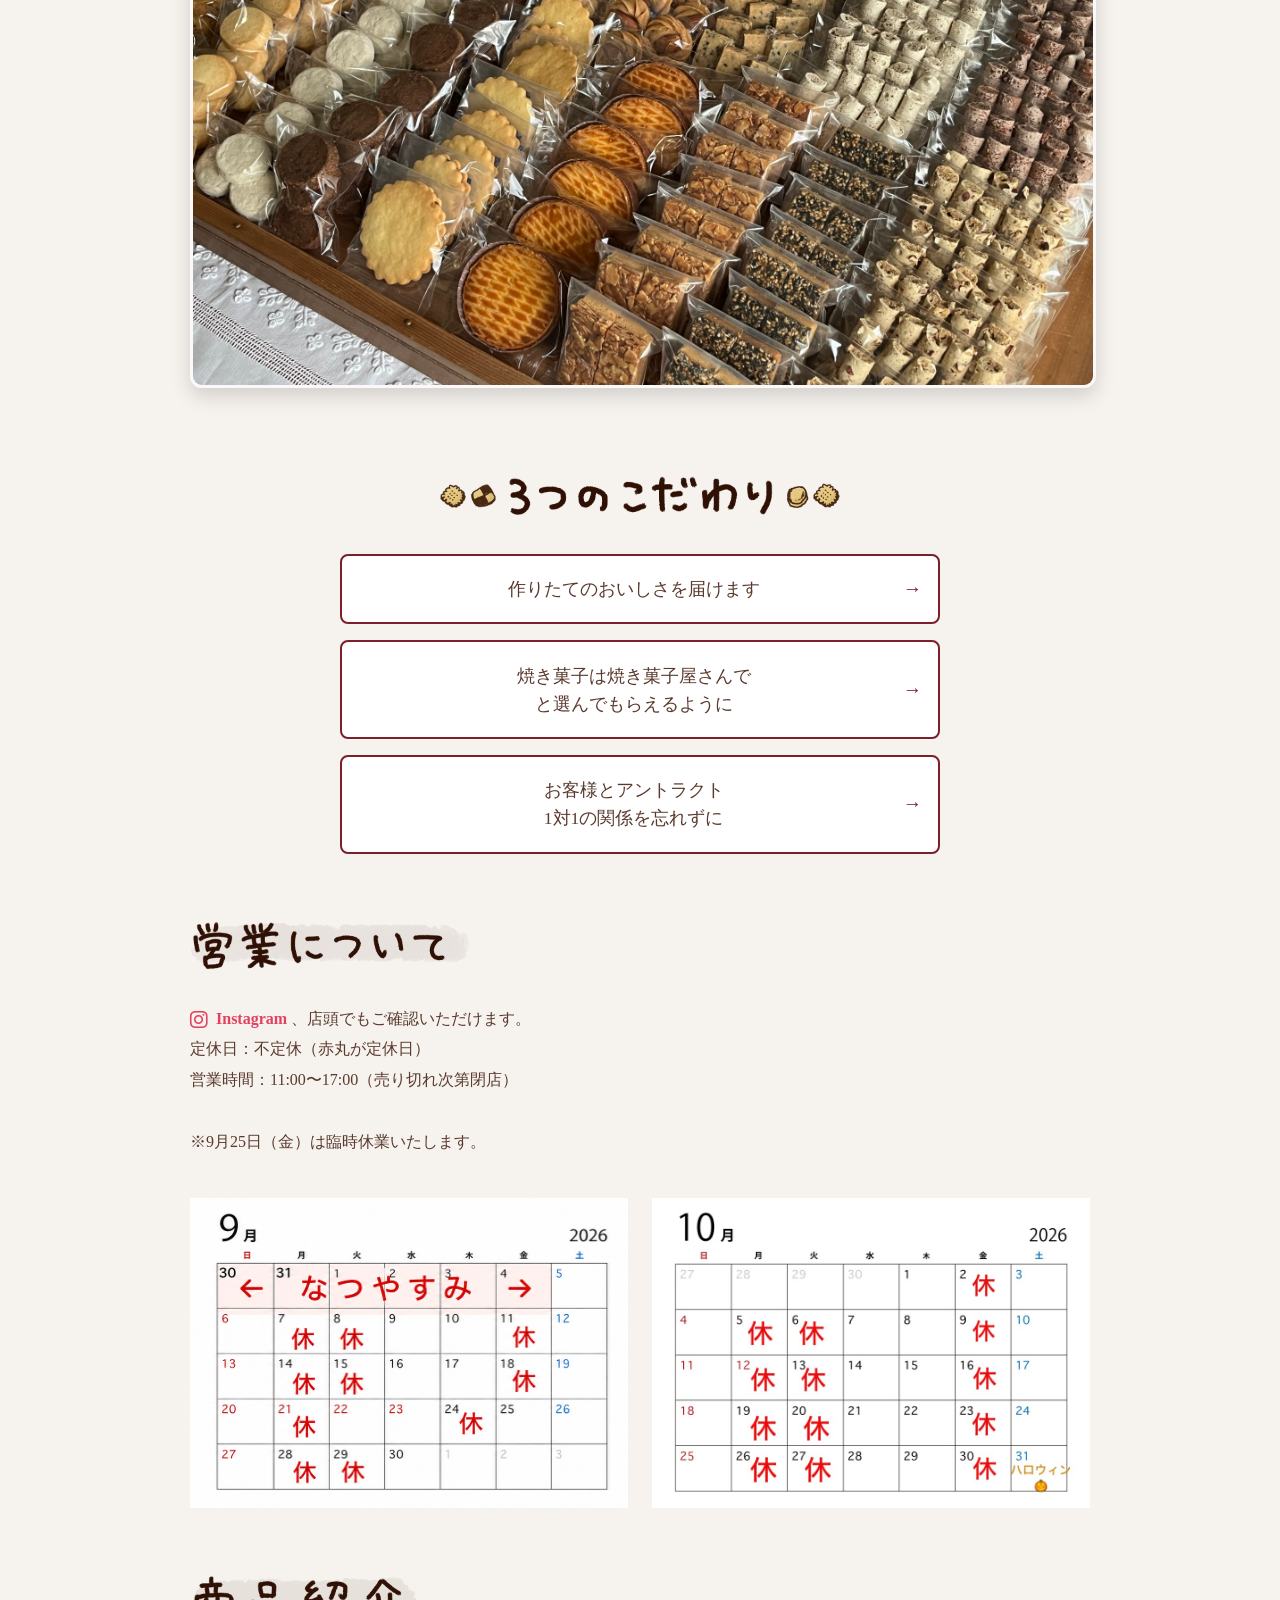
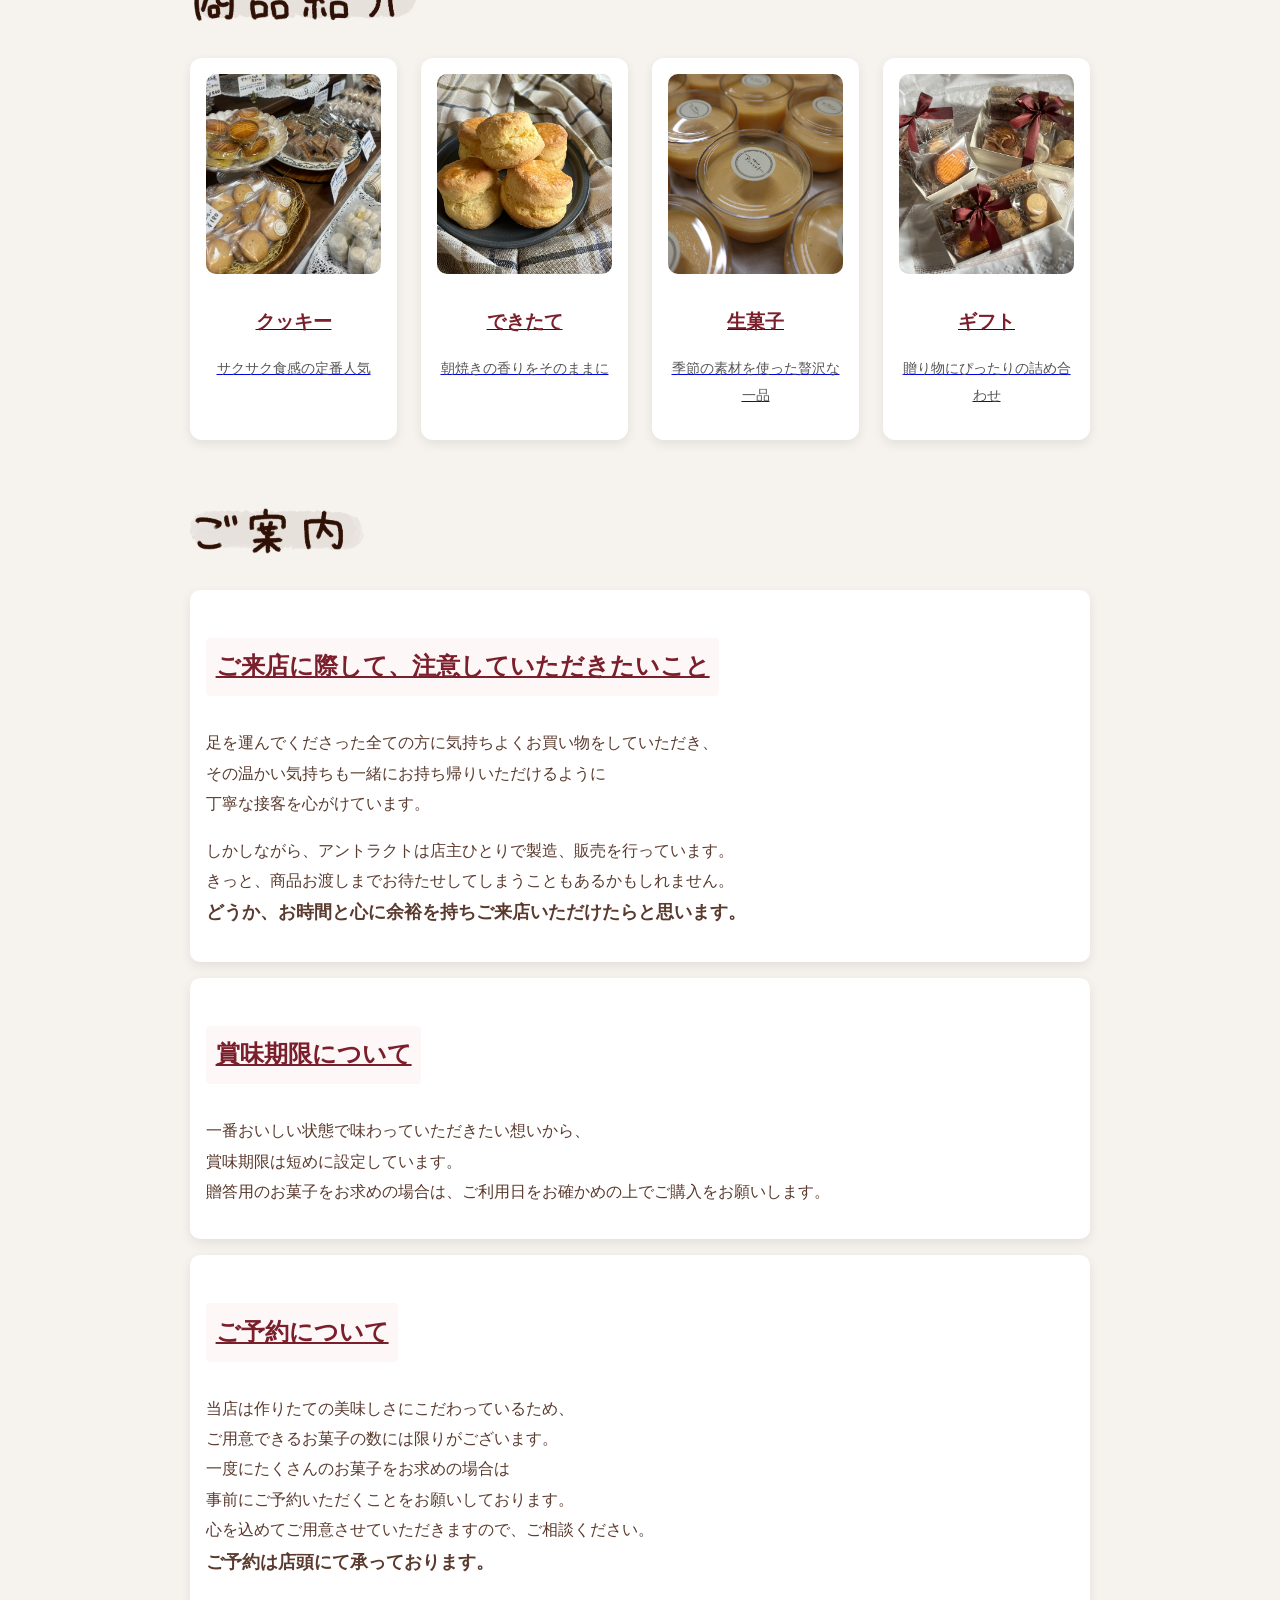
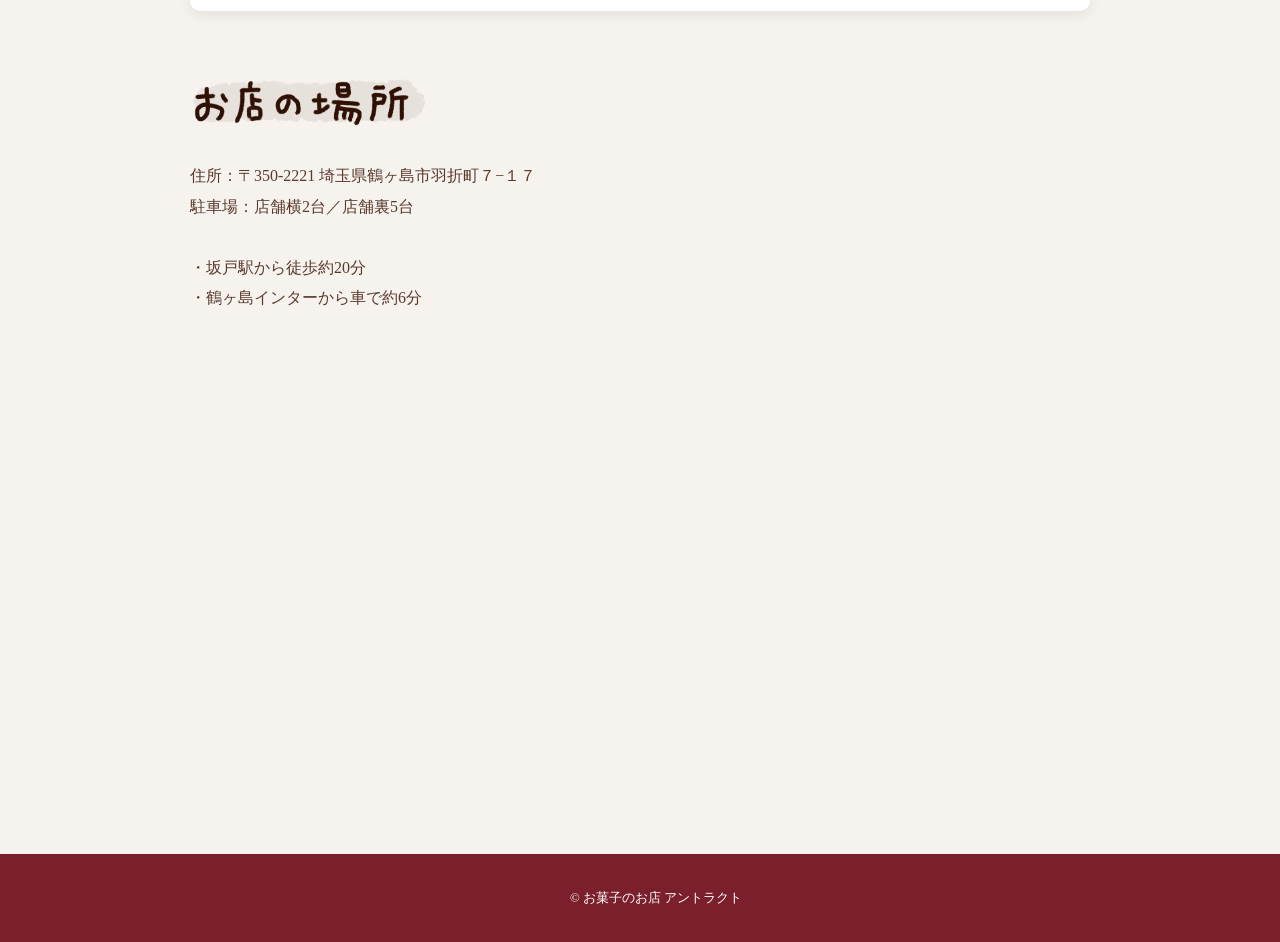
==== commit 225048ab: "Display September and October calendars and announce October schedule" ====
--- a/index.html
+++ b/index.html
@@ -89,6 +89,10 @@
 
       <ul class="info-list">
         <li>
+          <span class="post-date">2026/9/29</span>
+          <a href="index.html#calendar">10月の営業カレンダーを掲載しました</a>
+        </li>
+        <li>
           <span class="post-date">2026/9/20</span>
           <span>9月25日（金）は臨時休業いたします。ご不便をおかけしますが、よろしくお願いいたします。</span>
         </li>
@@ -170,11 +174,18 @@
 
       <div class="calender">
         <p>※9月25日（金）は臨時休業いたします。</p>
-        <img
-          class="calendar-wide"
-          src="images/calender/calender_August_September_2026.png"
-          alt="8月・9月の営業カレンダー"
-        />
+        <div class="calendar-frame calendar-september">
+          <img
+            src="images/calender/calender_August_September_2026.png"
+            alt="2026年9月の営業カレンダー"
+          />
+        </div>
+        <div class="calendar-frame">
+          <img
+            src="images/calender/calender_October_2026.jpg"
+            alt="2026年10月の営業カレンダー"
+          />
+        </div>
       </div>
     </section>
 
--- a/style.css
+++ b/style.css
@@ -258,21 +258,38 @@
 
 .calender {
   display: flex;
+  align-items: flex-start;
   flex-wrap: wrap;
   justify-content: center;
   gap: 1.5rem;
   margin: 0 auto 2rem;
 }
 
-.calender img {
-  display: block;
+.calendar-frame {
+  position: relative;
   width: calc((100% - 1.5rem) / 2);
   flex: 0 1 calc((100% - 1.5rem) / 2);
-  max-width: 100%;
-  height: auto;
-}
-
-.calender img.calendar-wide {
+  aspect-ratio: 960 / 680;
+  overflow: hidden;
+}
+
+.calendar-frame img {
+  display: block;
+  width: 100%;
+  height: 100%;
+}
+
+/* Show September only; trim the combined image's outer whitespace. */
+.calendar-september img {
+  position: absolute;
+  max-width: none;
+  width: 200%;
+  height: 119.865%;
+  left: -100%;
+  top: -4.054%;
+}
+
+.calender > p {
   width: 100%;
   flex-basis: 100%;
 }
@@ -724,7 +741,7 @@
     max-width: 300px;
   }
 
-  .calender img {
+  .calendar-frame {
     width: 100%;
     flex-basis: 100%;
   }
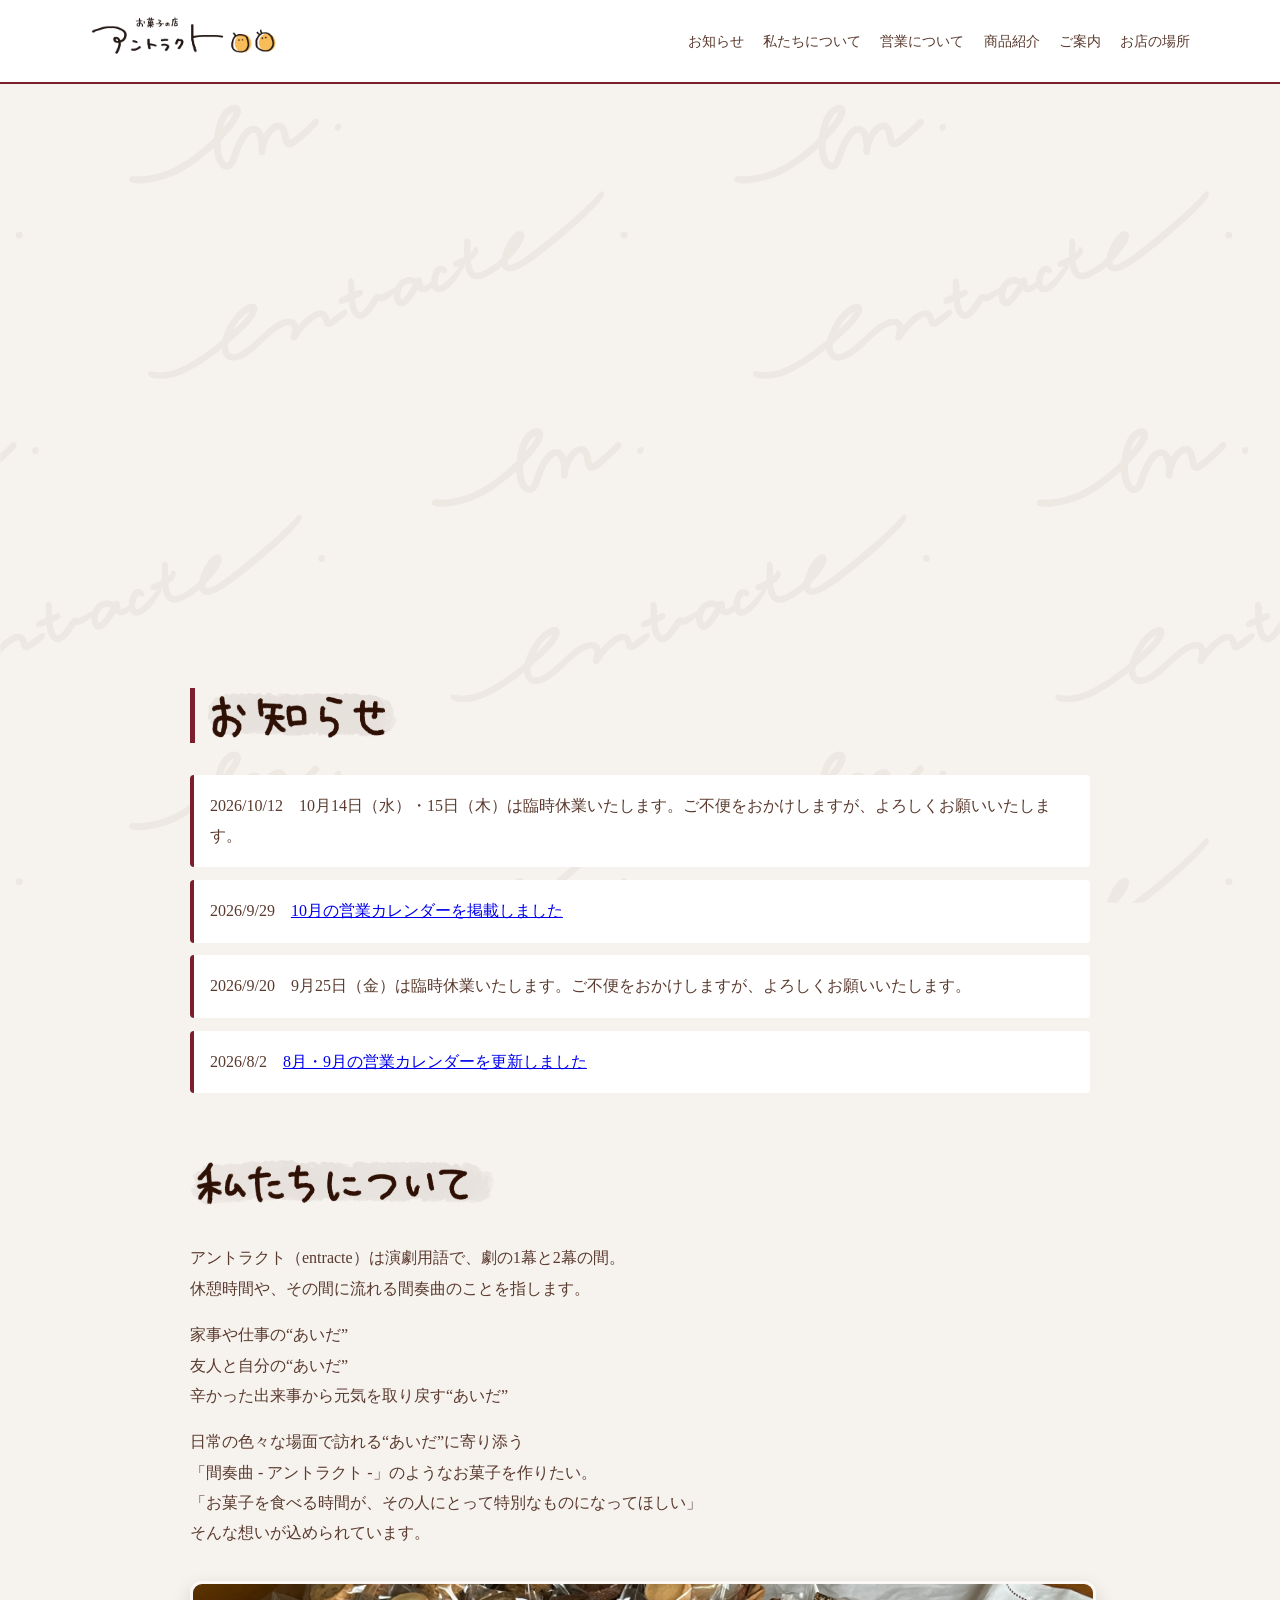
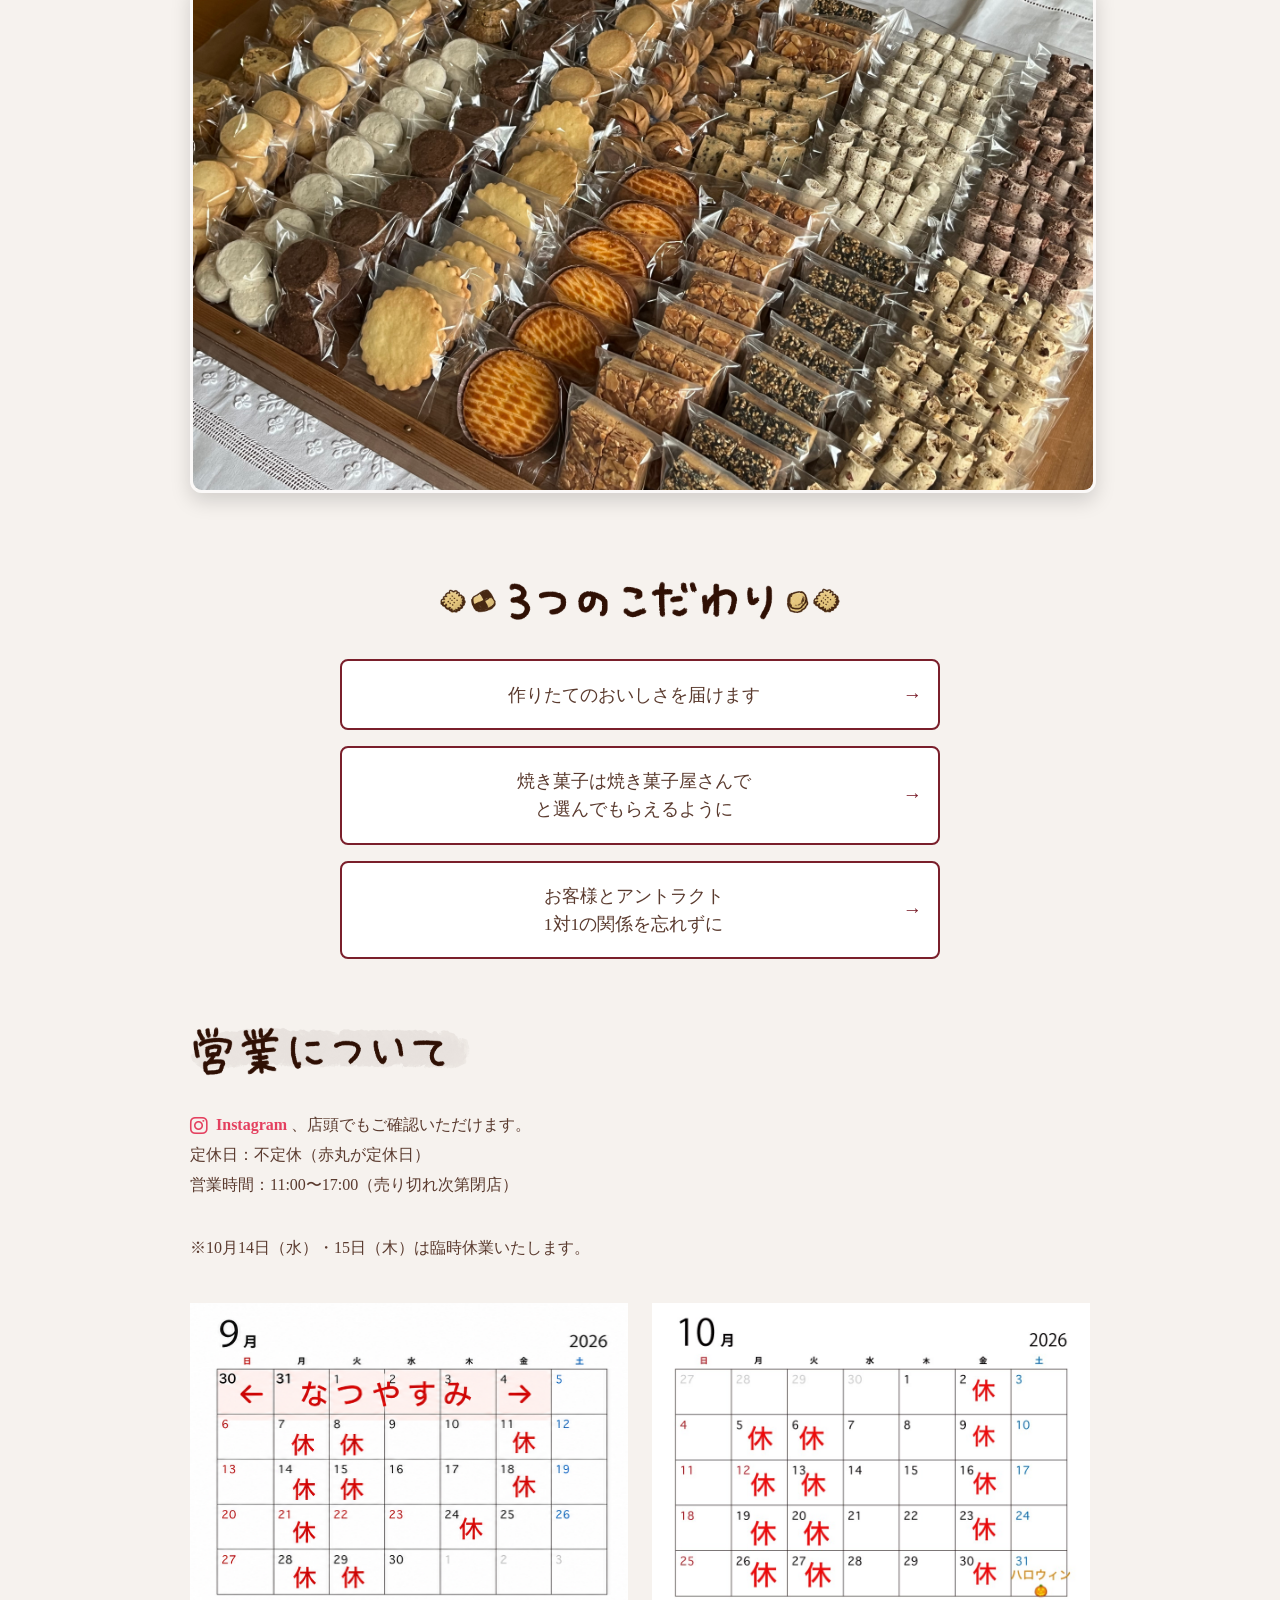
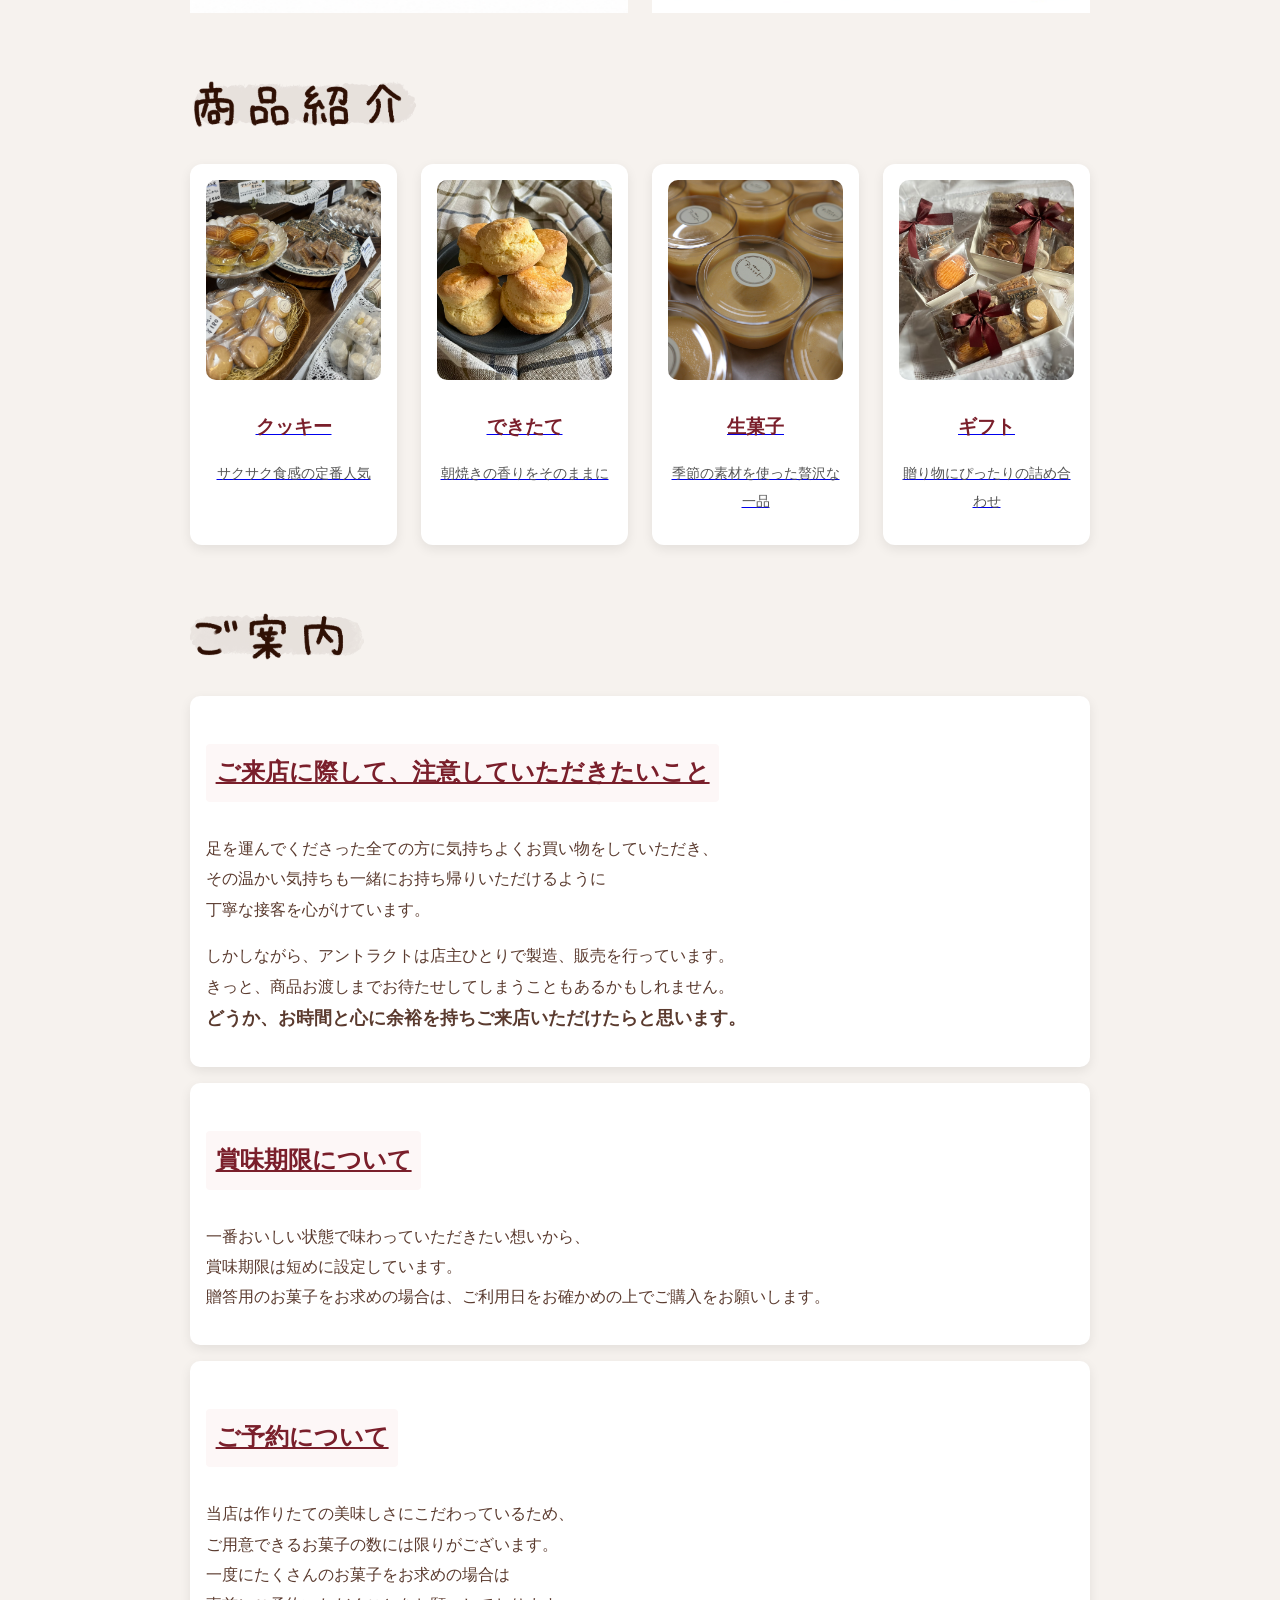
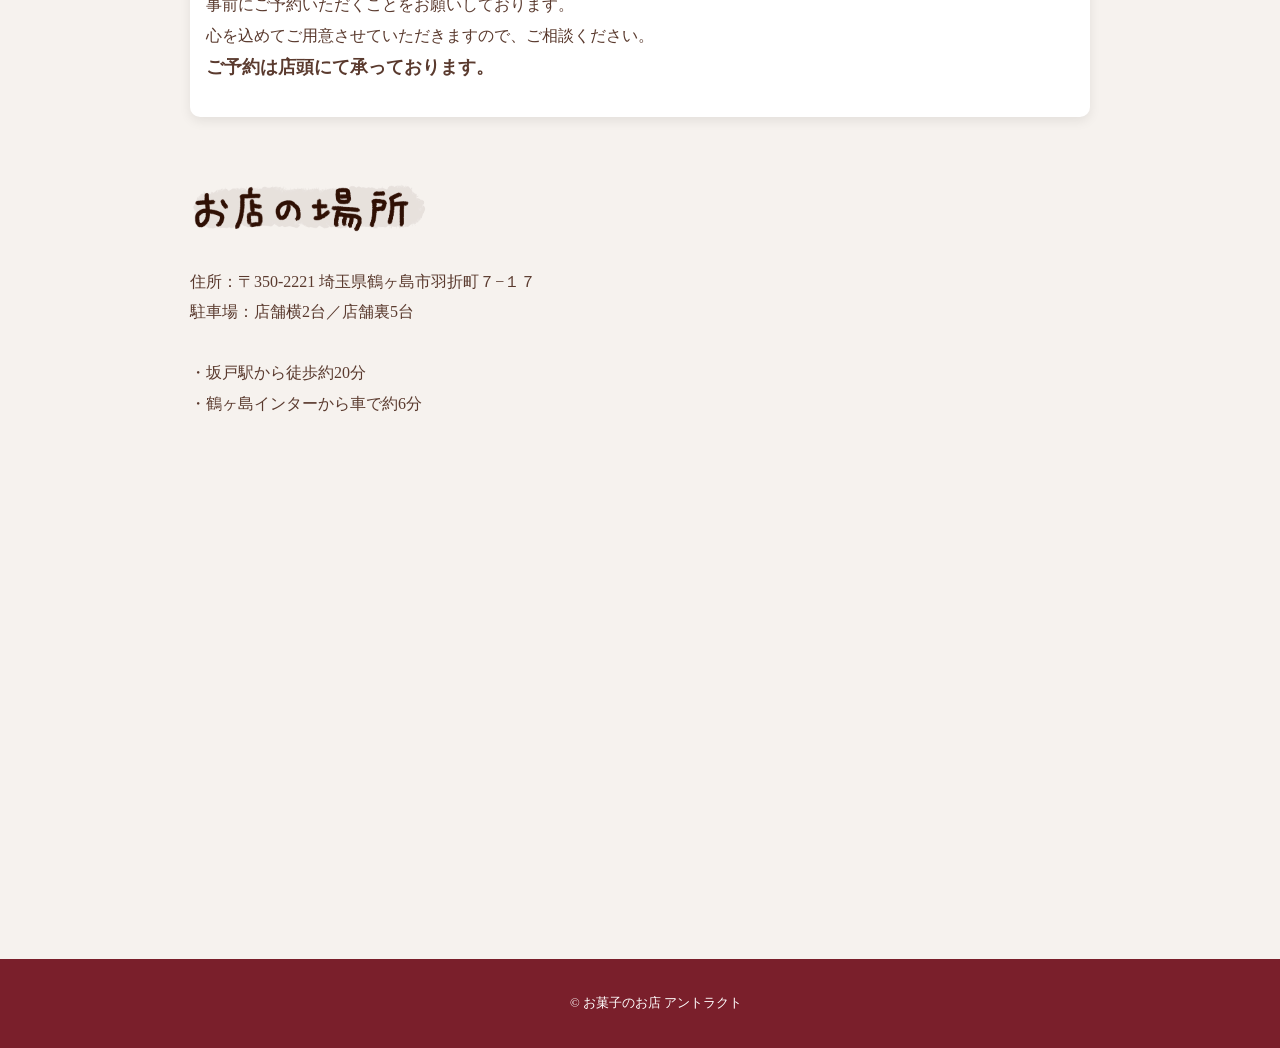
==== commit ffc67083: "Announce temporary closure on October 14 and 15" ====
--- a/index.html
+++ b/index.html
@@ -89,6 +89,10 @@
 
       <ul class="info-list">
         <li>
+          <span class="post-date">2026/10/12</span>
+          <span>10月14日（水）・15日（木）は臨時休業いたします。ご不便をおかけしますが、よろしくお願いいたします。</span>
+        </li>
+        <li>
           <span class="post-date">2026/9/29</span>
           <a href="index.html#calendar">10月の営業カレンダーを掲載しました</a>
         </li>
@@ -173,7 +177,7 @@
       </p>
 
       <div class="calender">
-        <p>※9月25日（金）は臨時休業いたします。</p>
+        <p>※10月14日（水）・15日（木）は臨時休業いたします。</p>
         <div class="calendar-frame calendar-september">
           <img
             src="images/calender/calender_August_September_2026.png"
--- a/style.css
+++ b/style.css
@@ -547,7 +547,7 @@
 }
 
 .cookie-card {
-  height: 100%;
+  min-width: 0;
   text-align: left;
 }
 
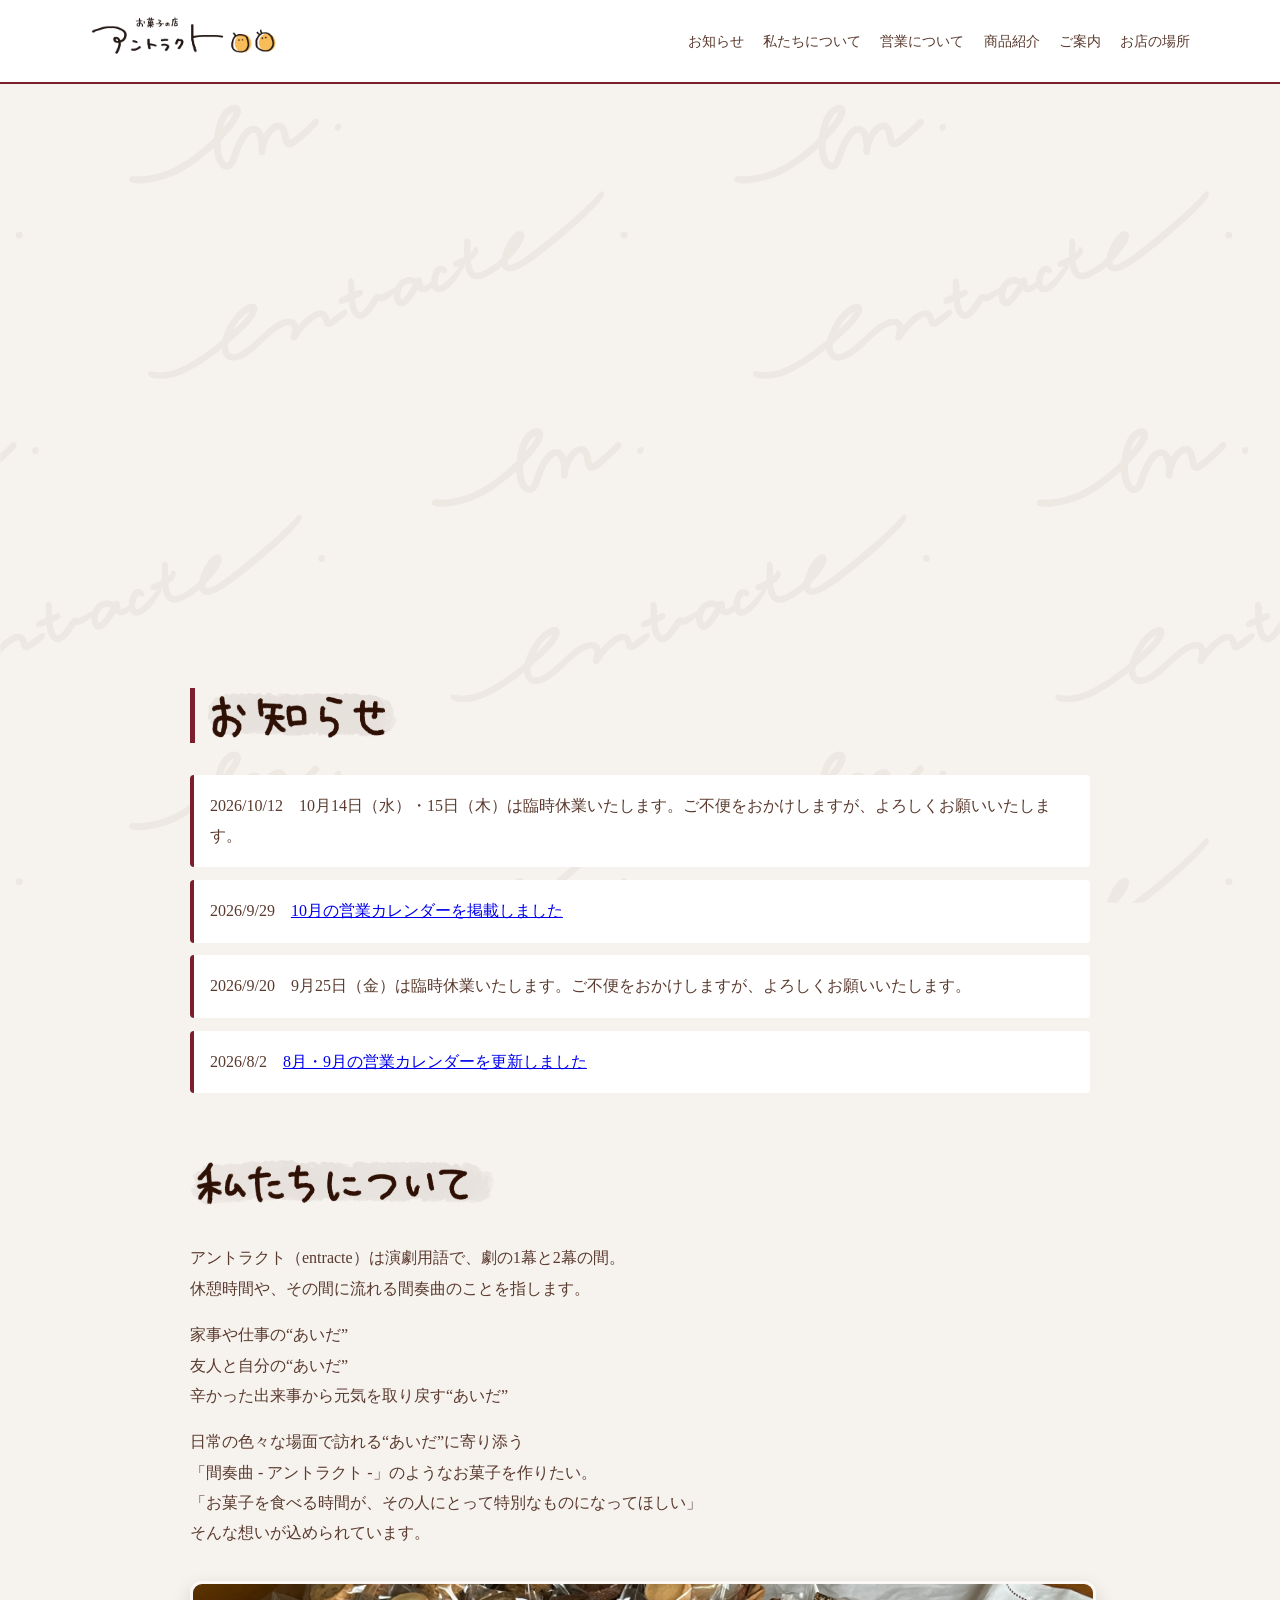
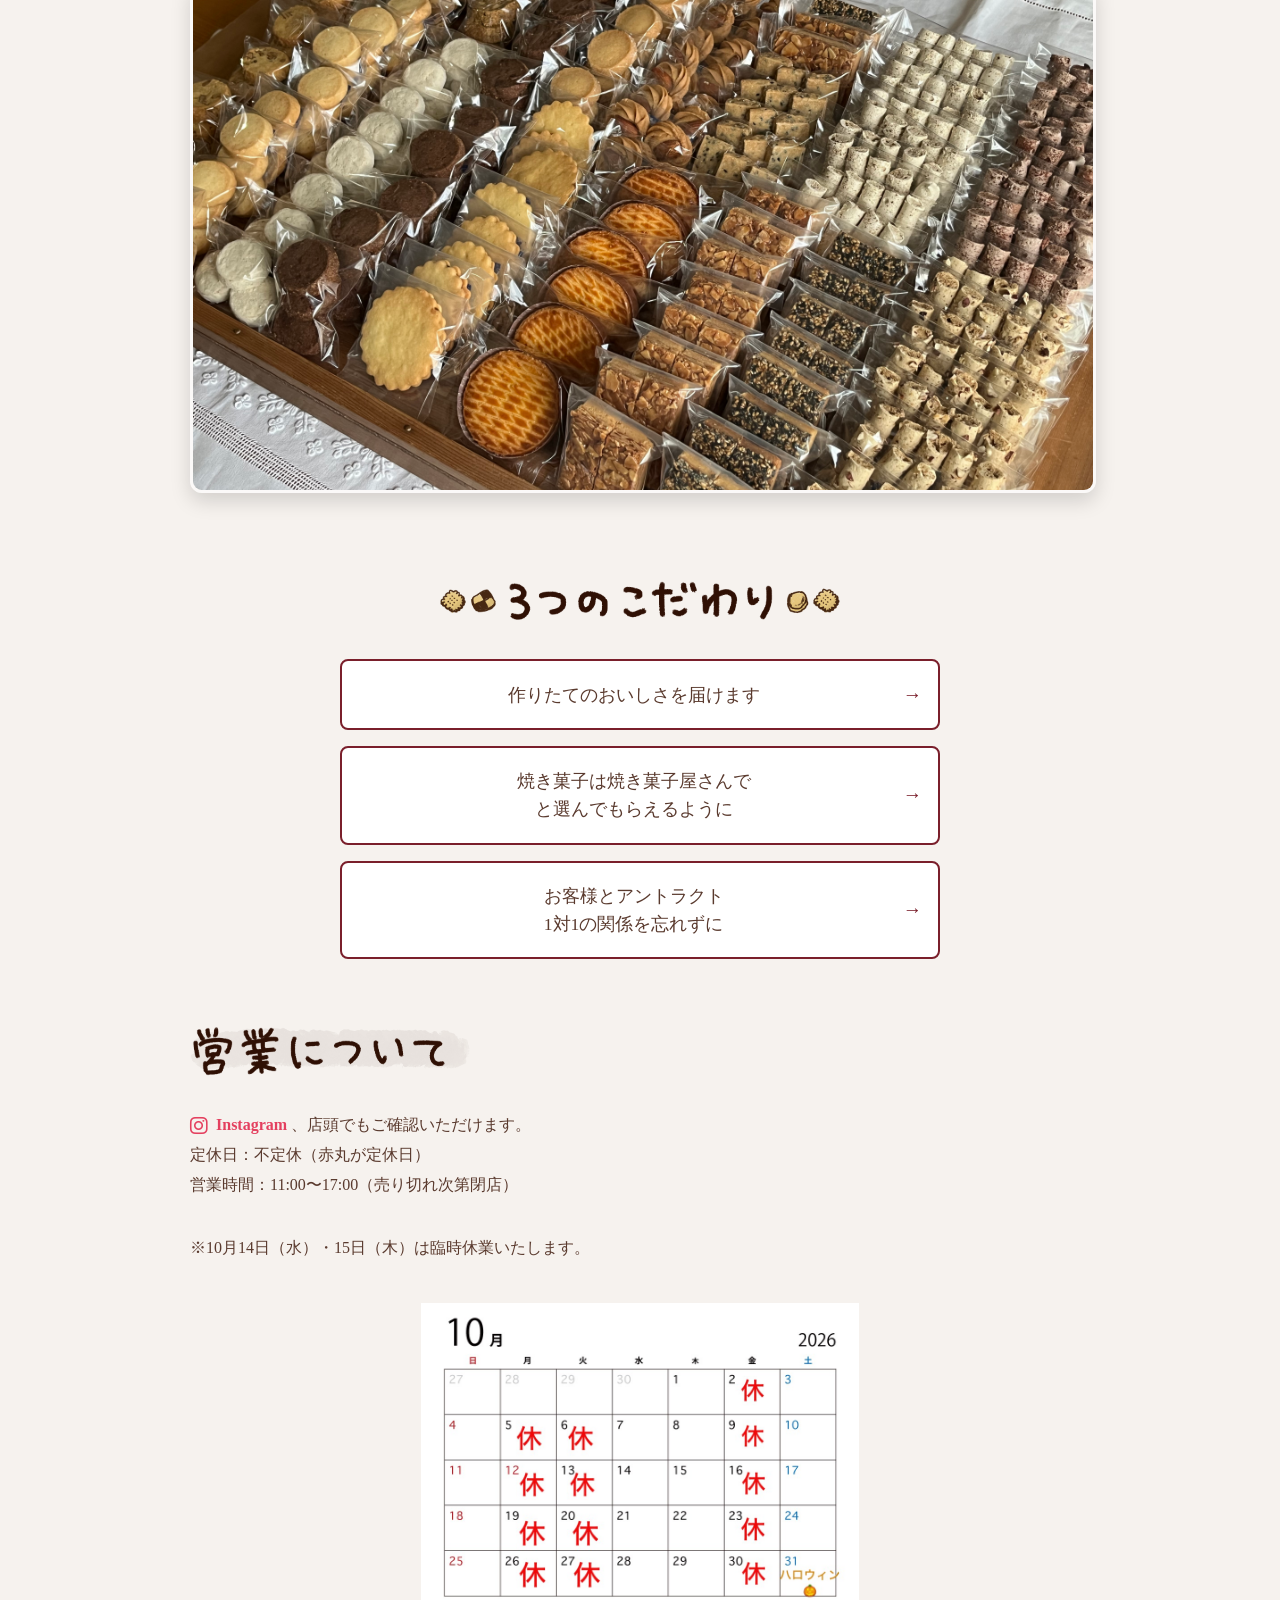
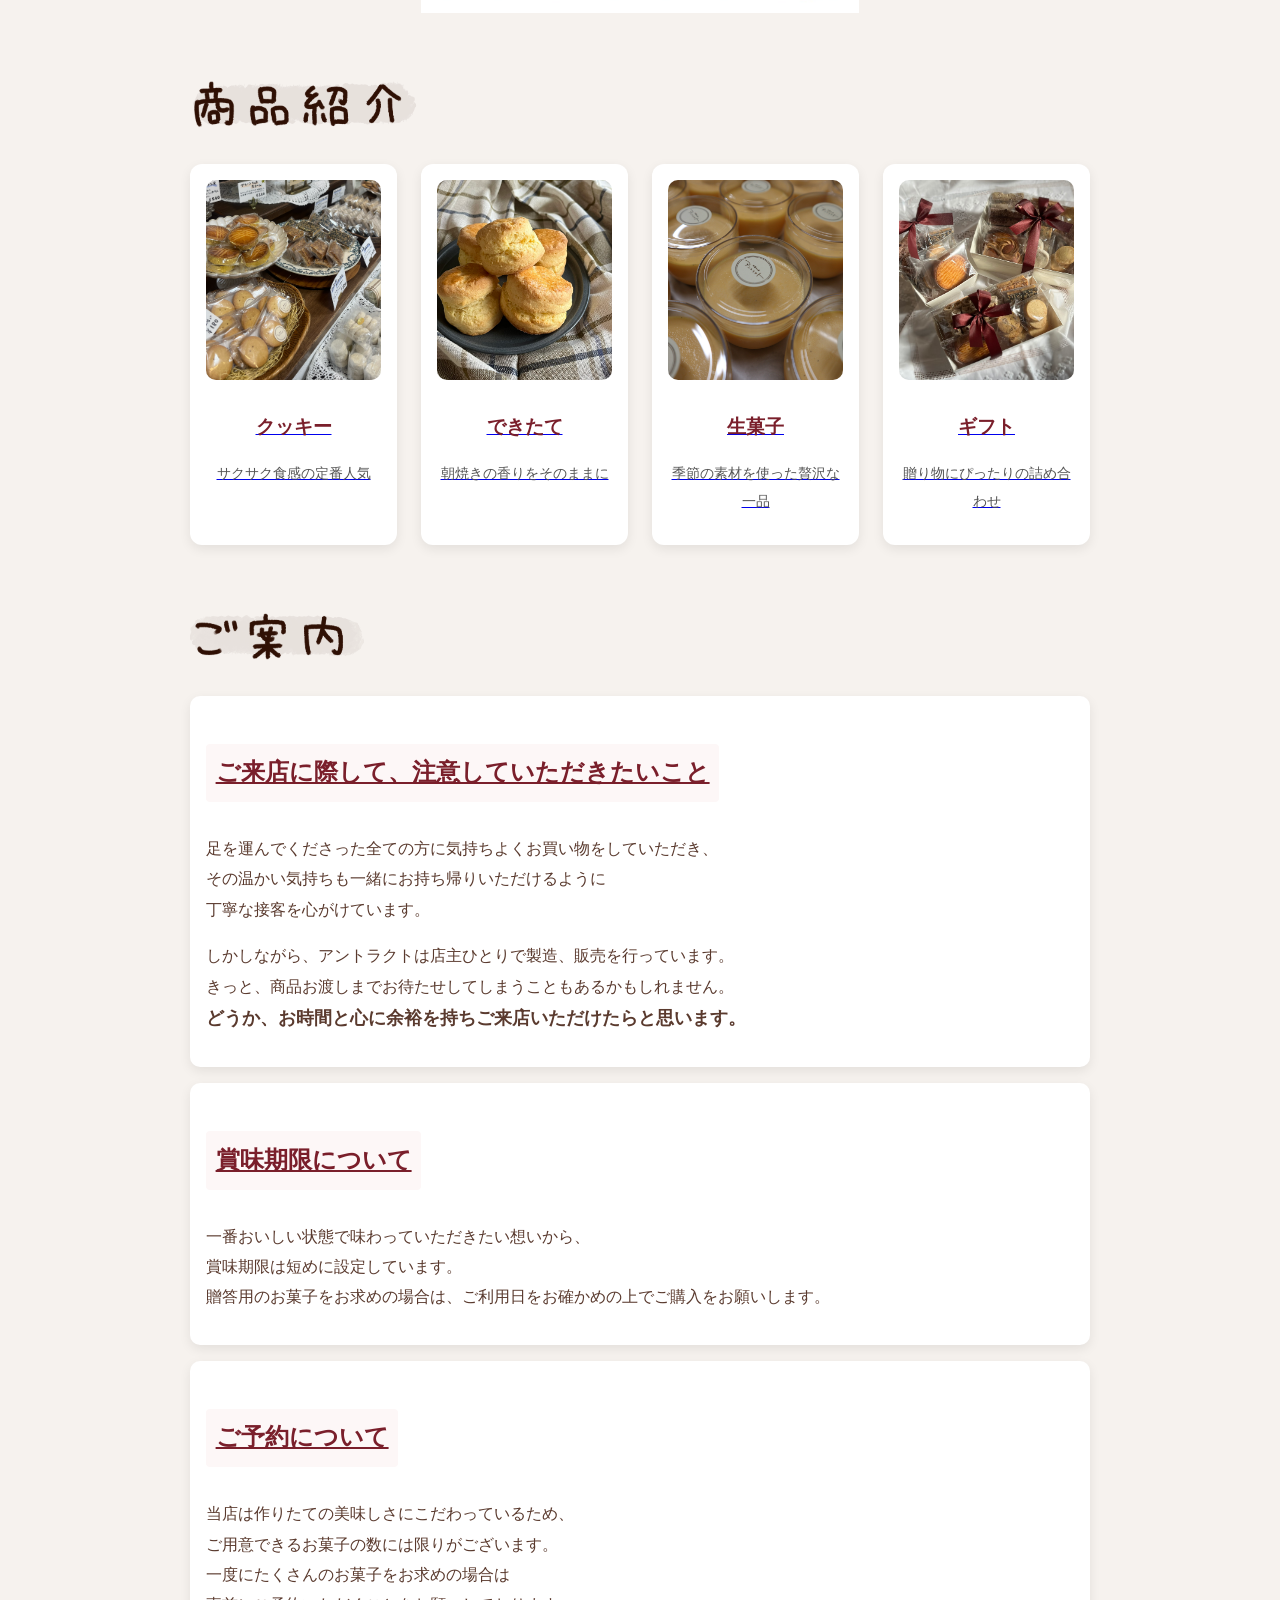
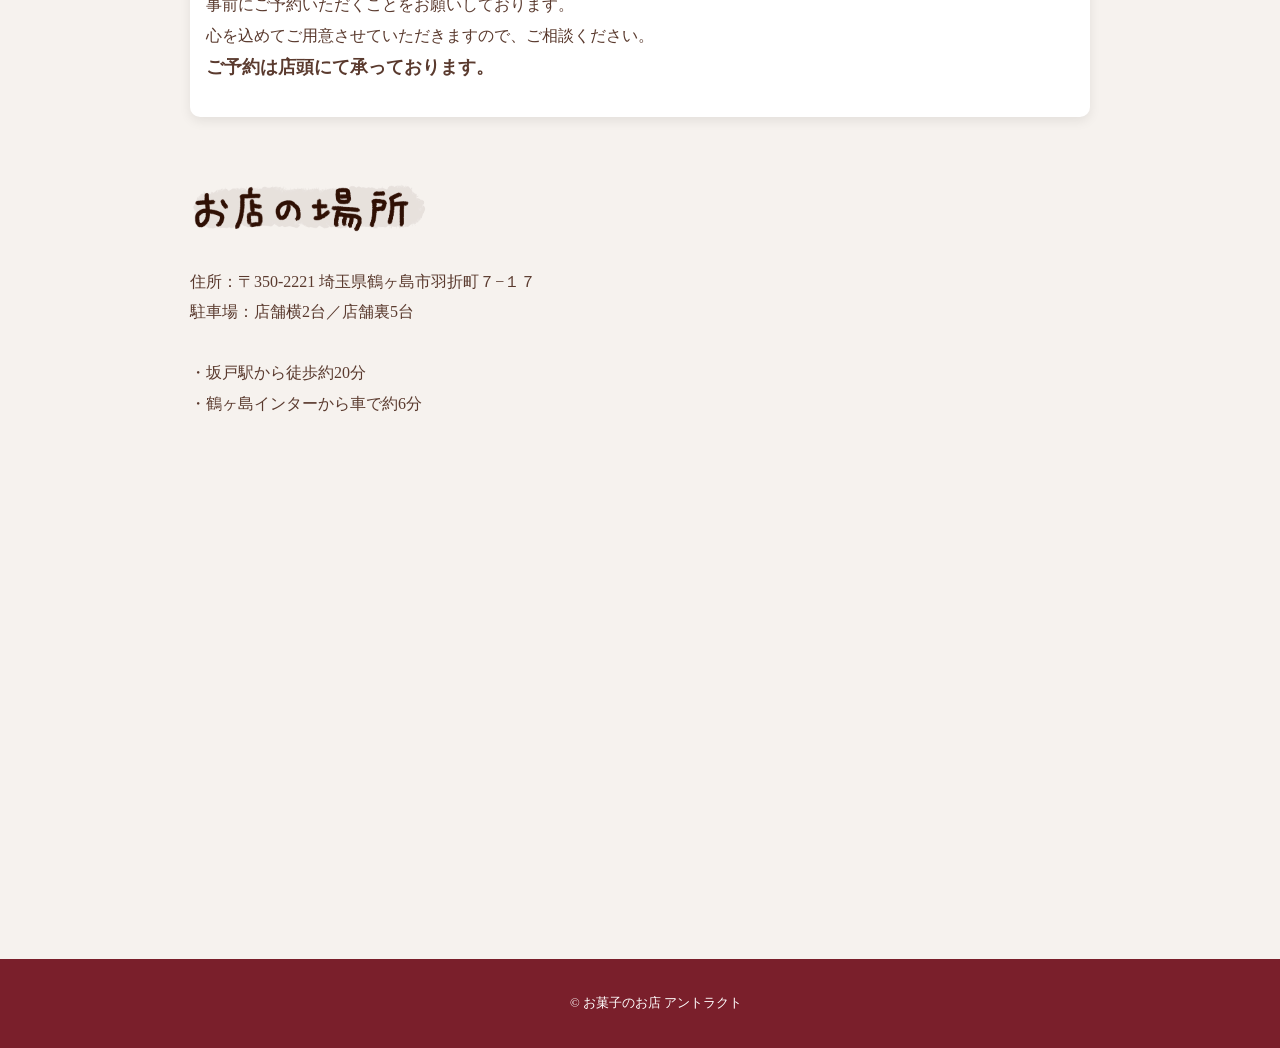
==== commit e24a0233: "Remove September calendar from business hours section" ====
--- a/index.html
+++ b/index.html
@@ -178,12 +178,6 @@
 
       <div class="calender">
         <p>※10月14日（水）・15日（木）は臨時休業いたします。</p>
-        <div class="calendar-frame calendar-september">
-          <img
-            src="images/calender/calender_August_September_2026.png"
-            alt="2026年9月の営業カレンダー"
-          />
-        </div>
         <div class="calendar-frame">
           <img
             src="images/calender/calender_October_2026.jpg"
--- a/style.css
+++ b/style.css
@@ -279,16 +279,6 @@
   height: 100%;
 }
 
-/* Show September only; trim the combined image's outer whitespace. */
-.calendar-september img {
-  position: absolute;
-  max-width: none;
-  width: 200%;
-  height: 119.865%;
-  left: -100%;
-  top: -4.054%;
-}
-
 .calender > p {
   width: 100%;
   flex-basis: 100%;
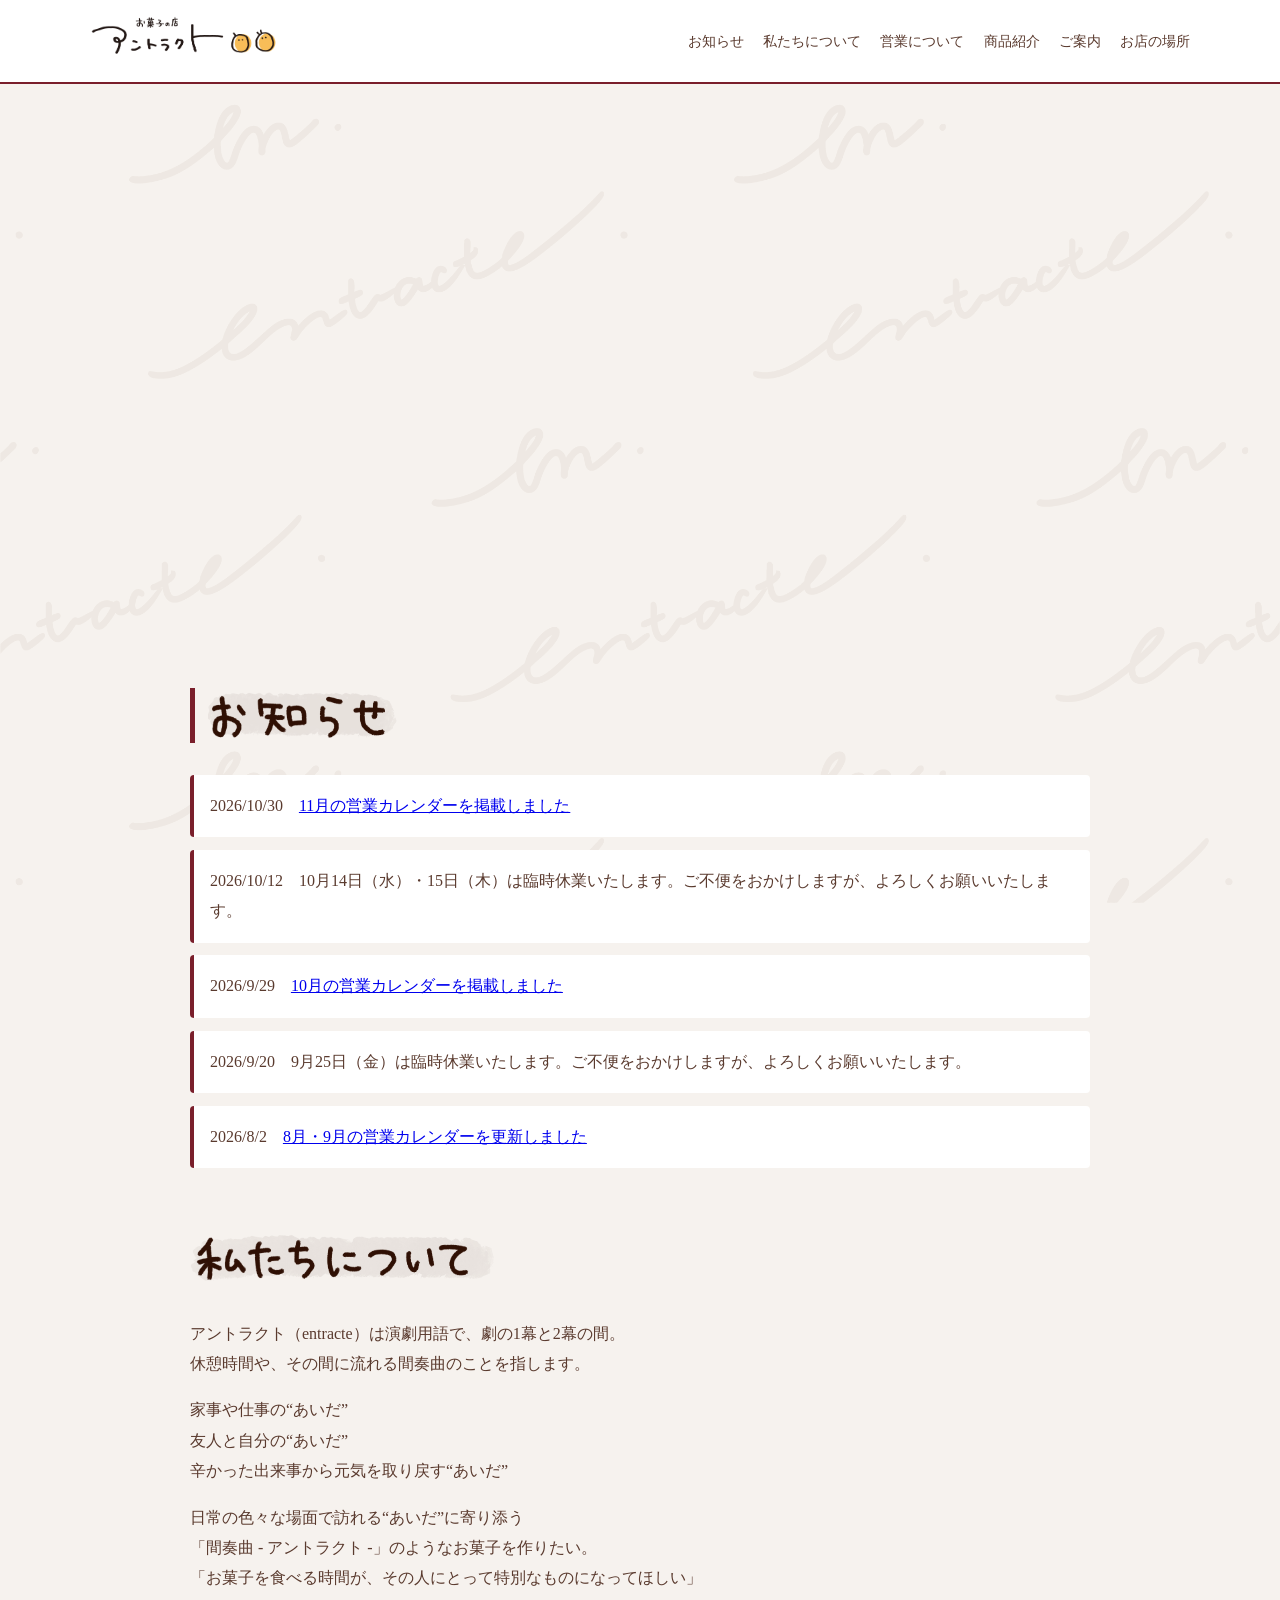
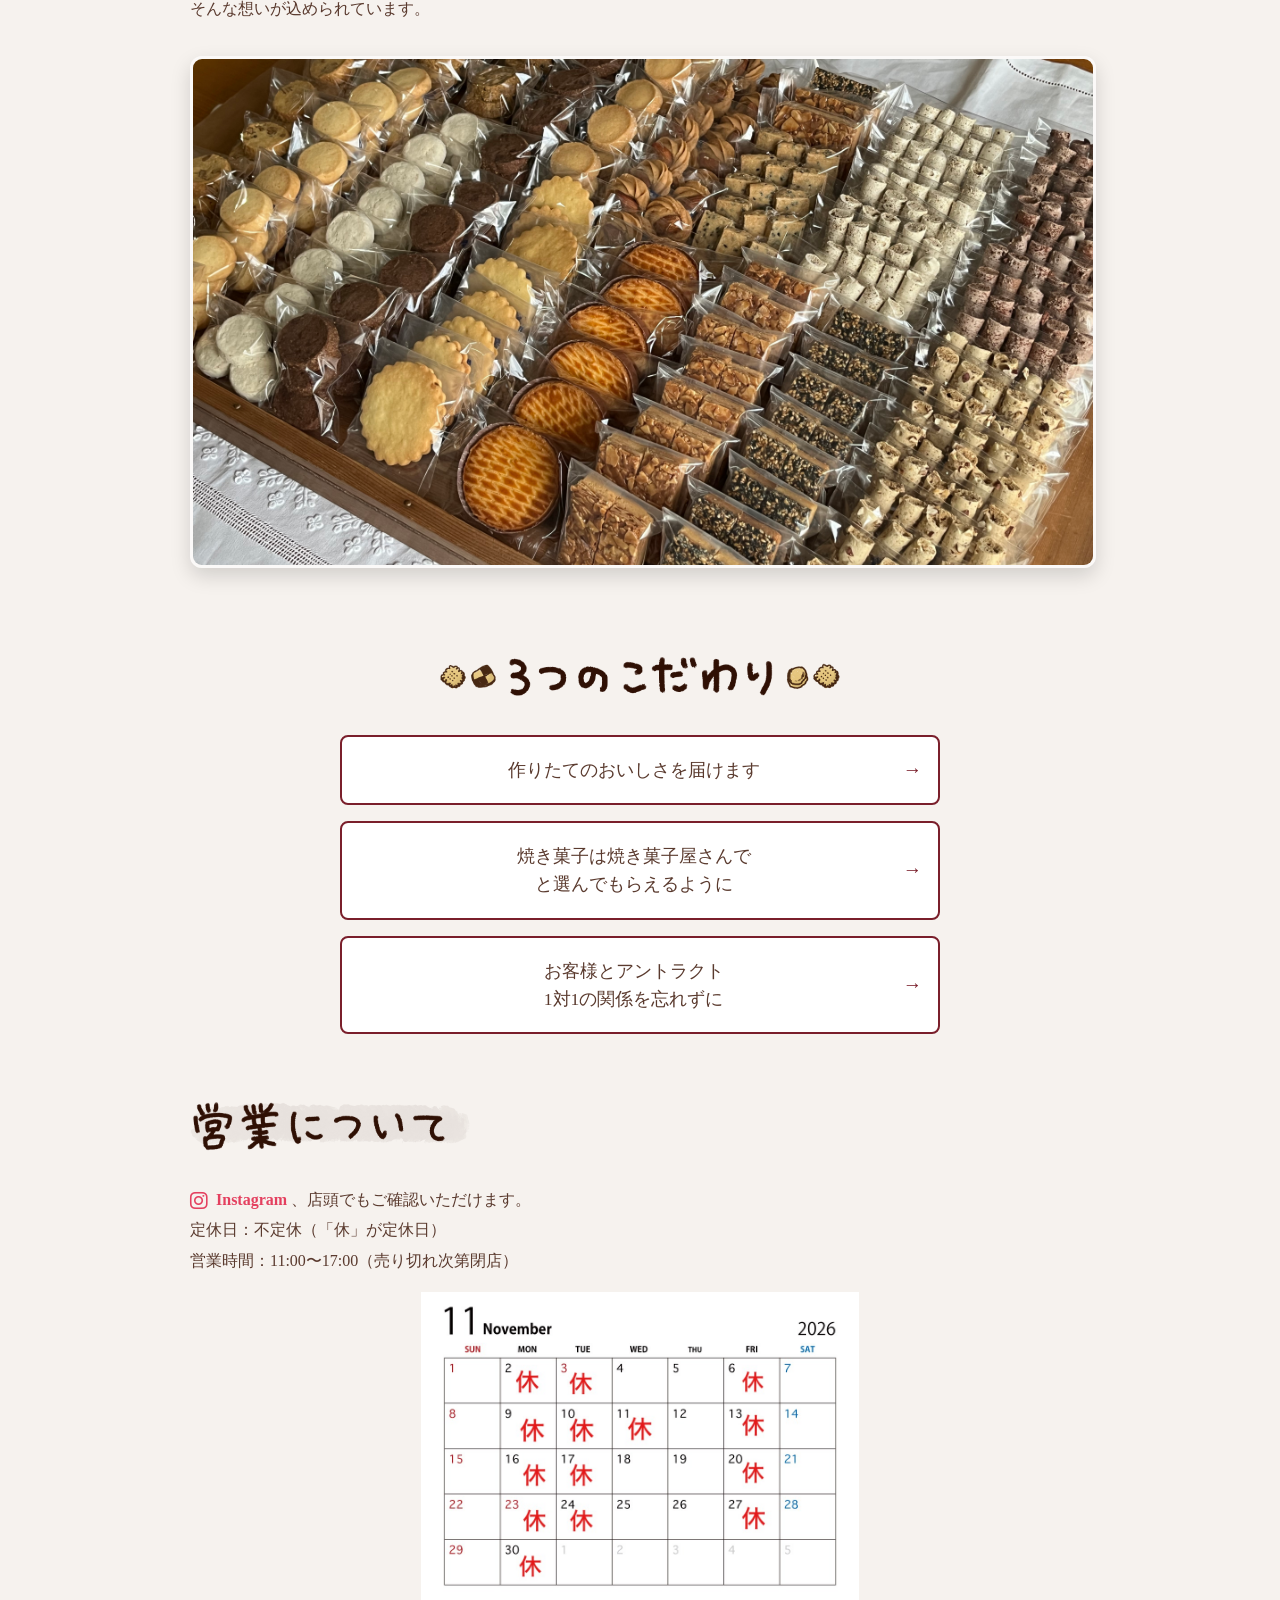
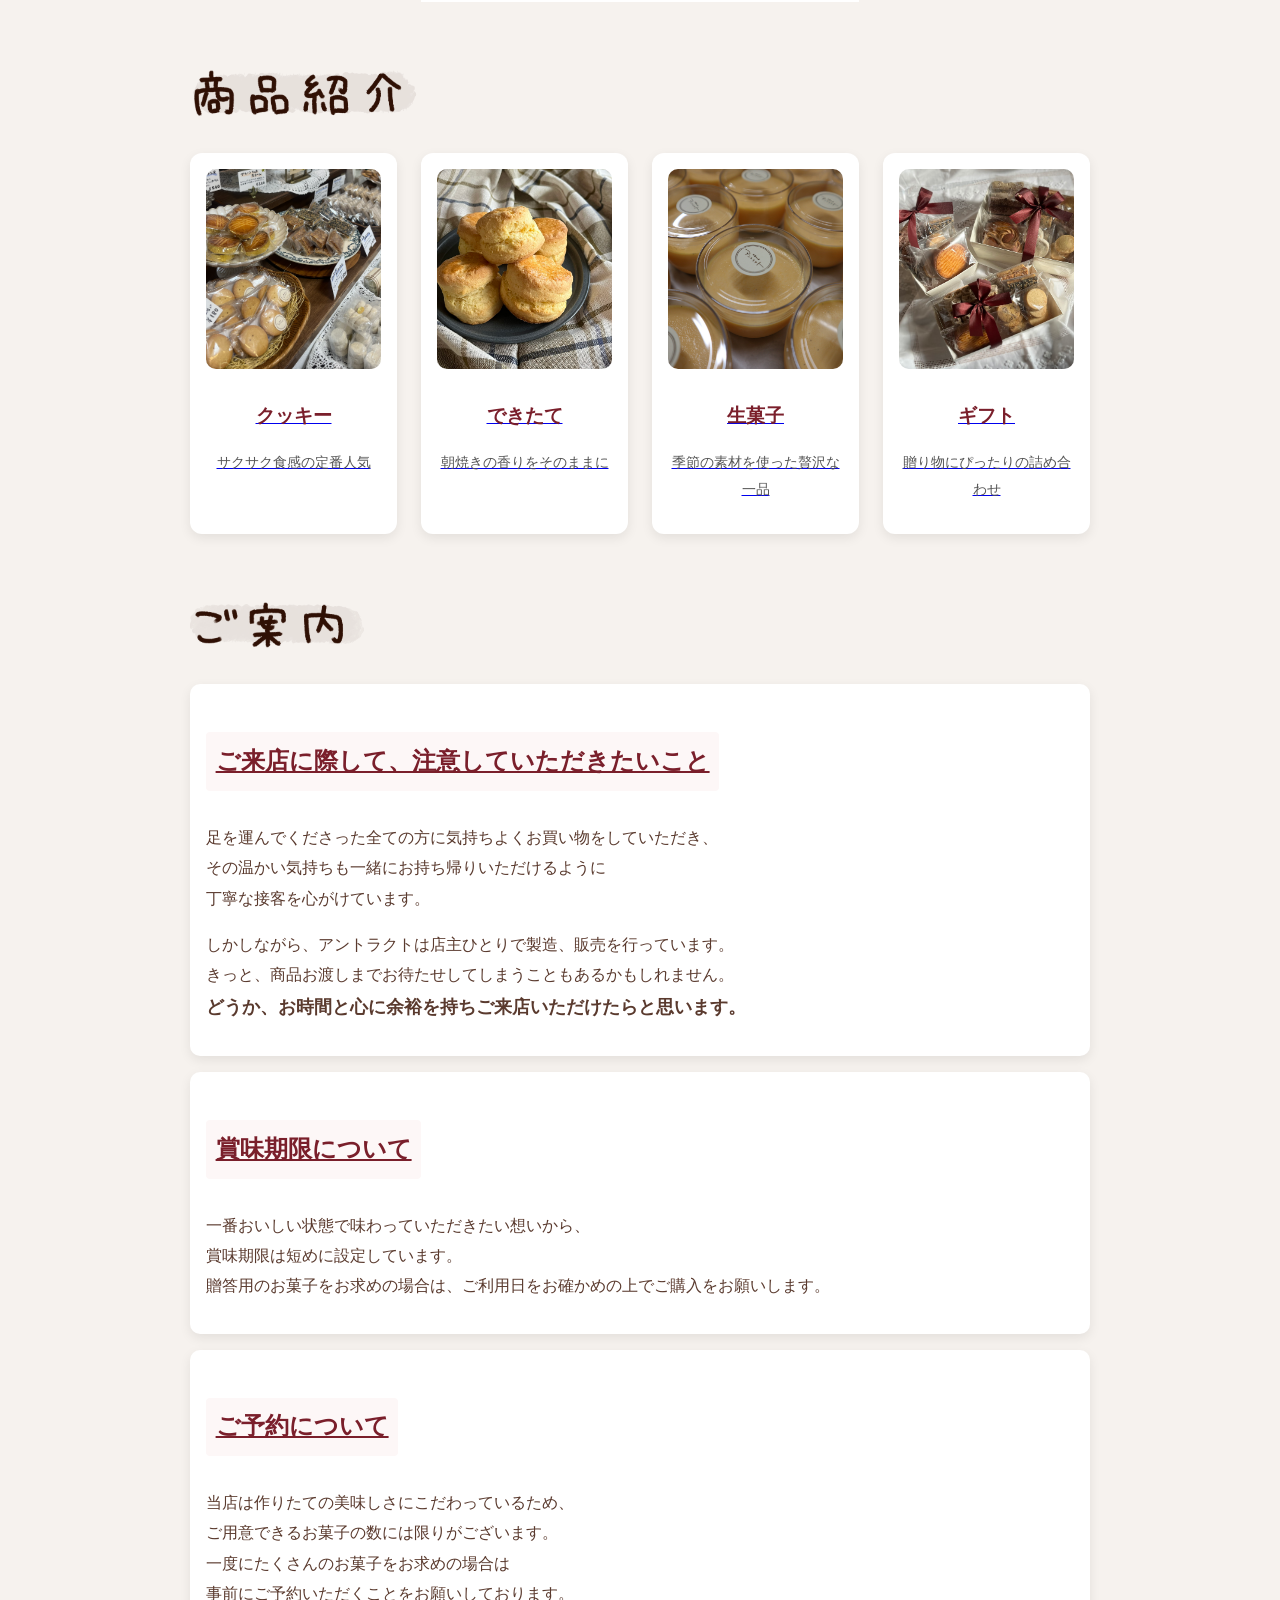
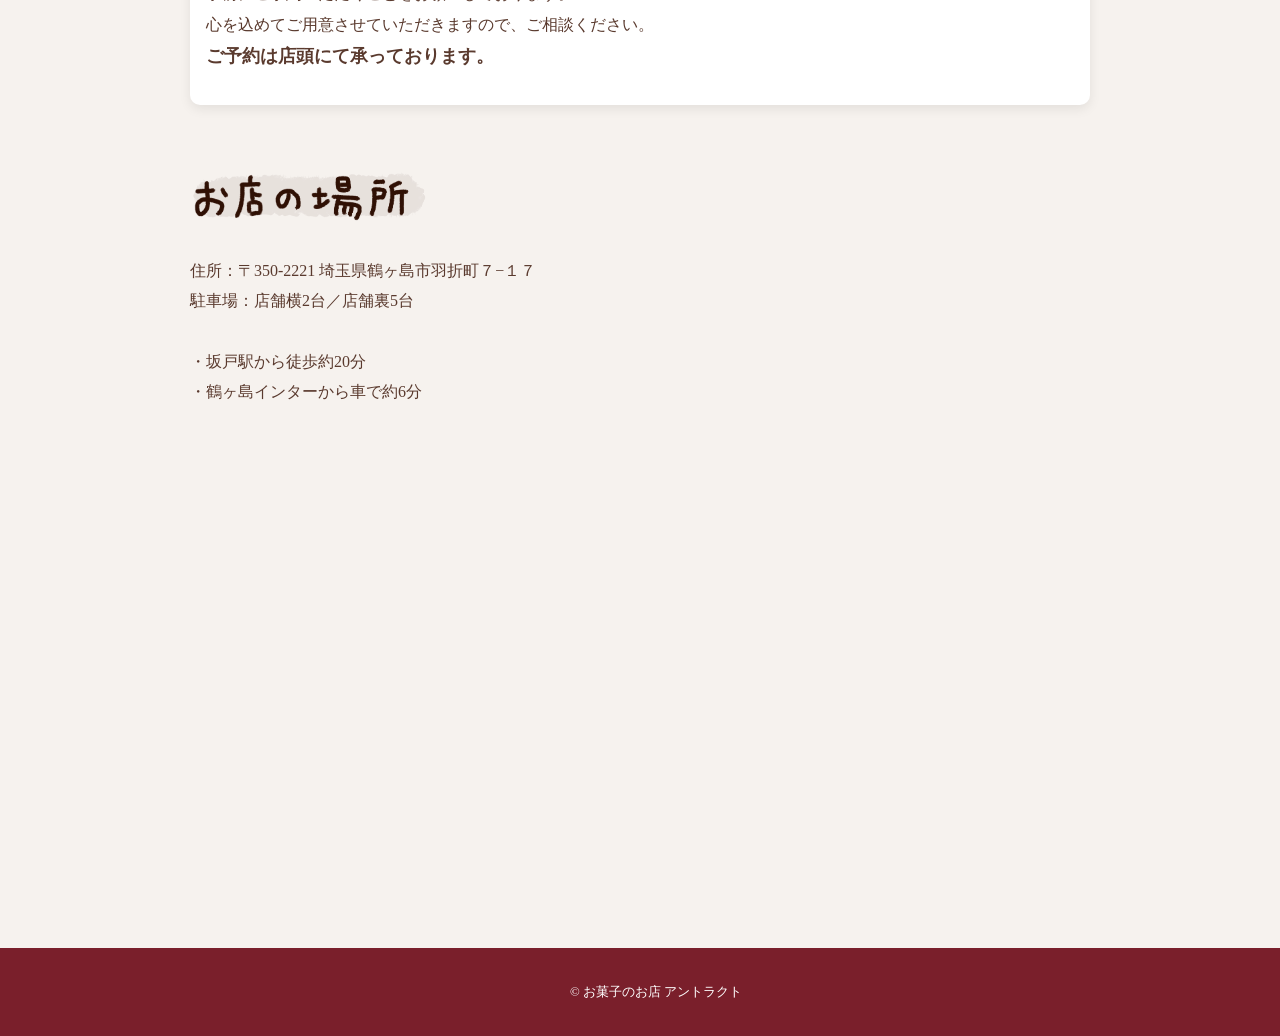
==== commit 380fe00b: "Update business calendar for November 2026" ====
--- a/index.html
+++ b/index.html
@@ -89,6 +89,10 @@
 
       <ul class="info-list">
         <li>
+          <span class="post-date">2026/10/30</span>
+          <a href="index.html#calendar">11月の営業カレンダーを掲載しました</a>
+        </li>
+        <li>
           <span class="post-date">2026/10/12</span>
           <span>10月14日（水）・15日（木）は臨時休業いたします。ご不便をおかけしますが、よろしくお願いいたします。</span>
         </li>
@@ -172,16 +176,15 @@
           <i class="fa-brands fa-instagram"></i> Instagram
         </a>
         、店頭でもご確認いただけます。<br />
-        定休日：不定休（赤丸が定休日）<br />
+        定休日：不定休（「休」が定休日）<br />
         営業時間：11:00〜17:00（売り切れ次第閉店）
       </p>
 
       <div class="calender">
-        <p>※10月14日（水）・15日（木）は臨時休業いたします。</p>
         <div class="calendar-frame">
           <img
-            src="images/calender/calender_October_2026.jpg"
-            alt="2026年10月の営業カレンダー"
+            src="images/calender/calender_November_2026.jpg"
+            alt="2026年11月の営業カレンダー"
           />
         </div>
       </div>
